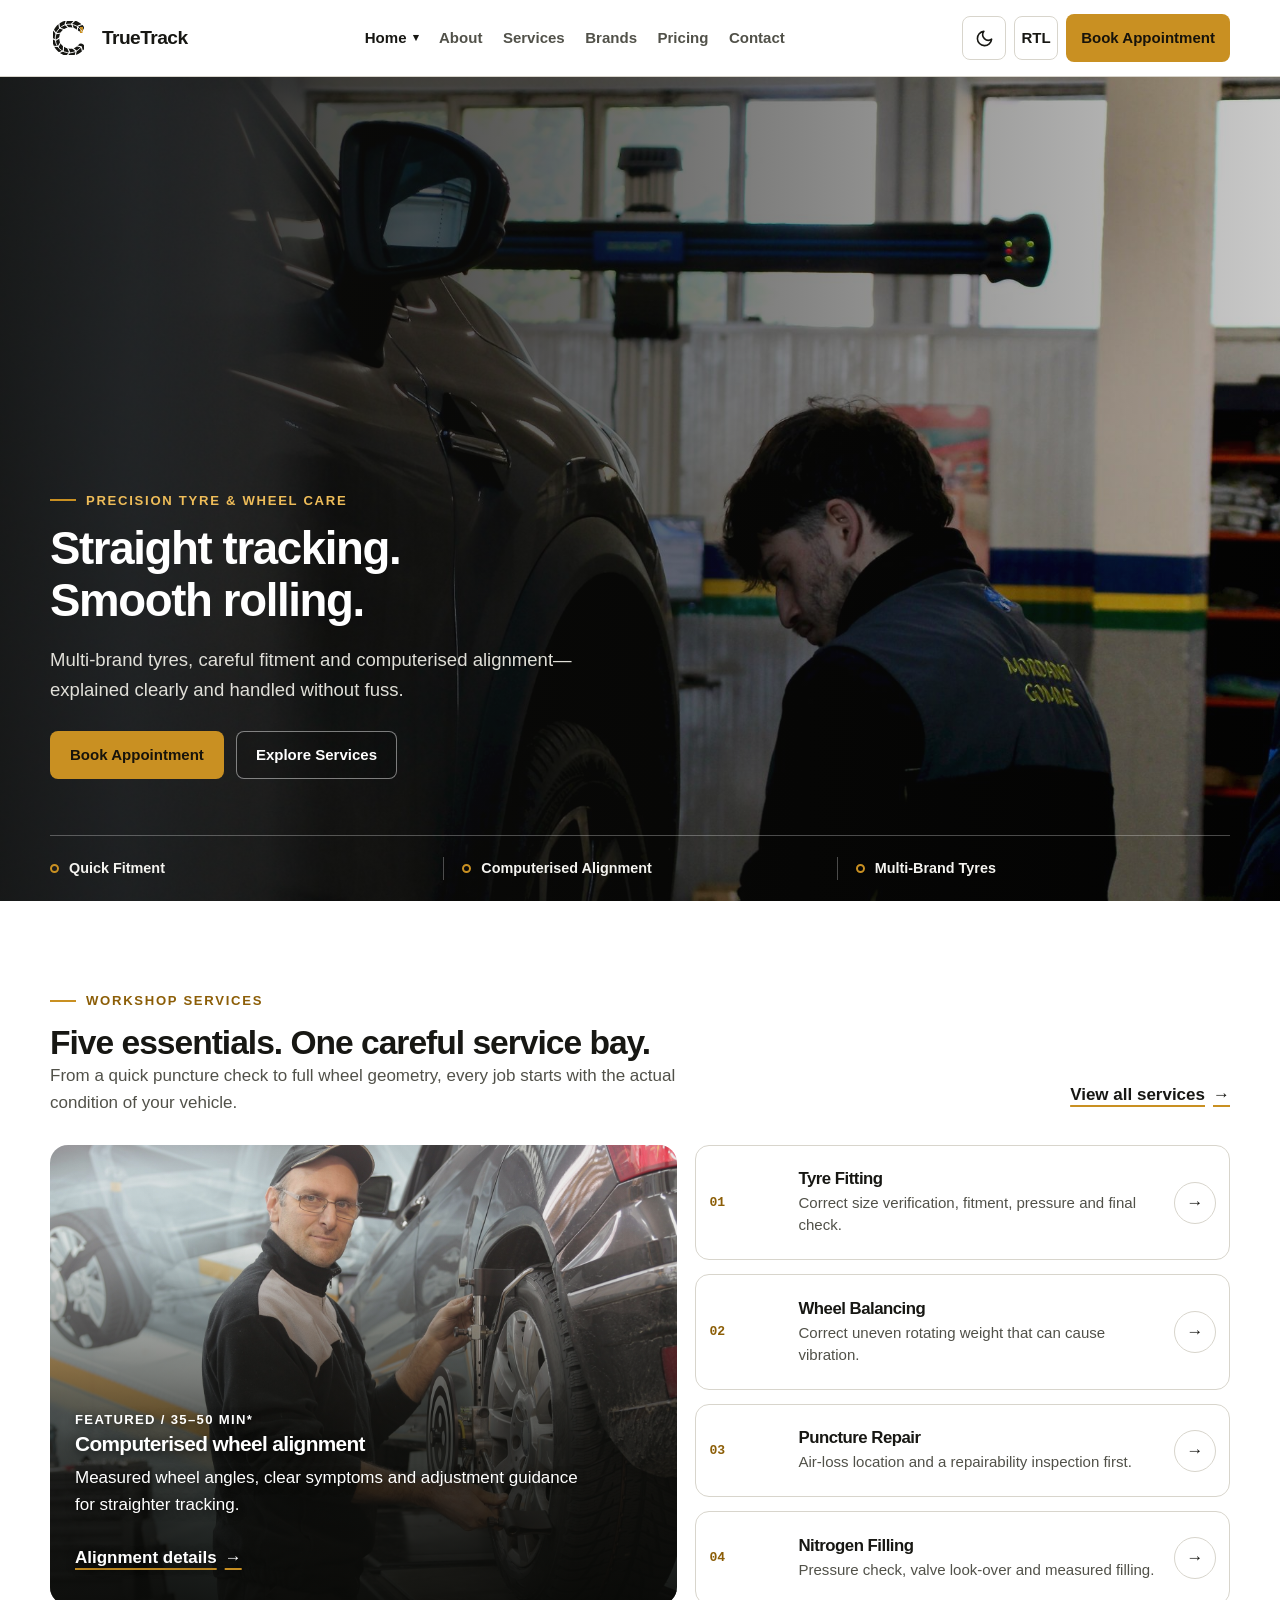
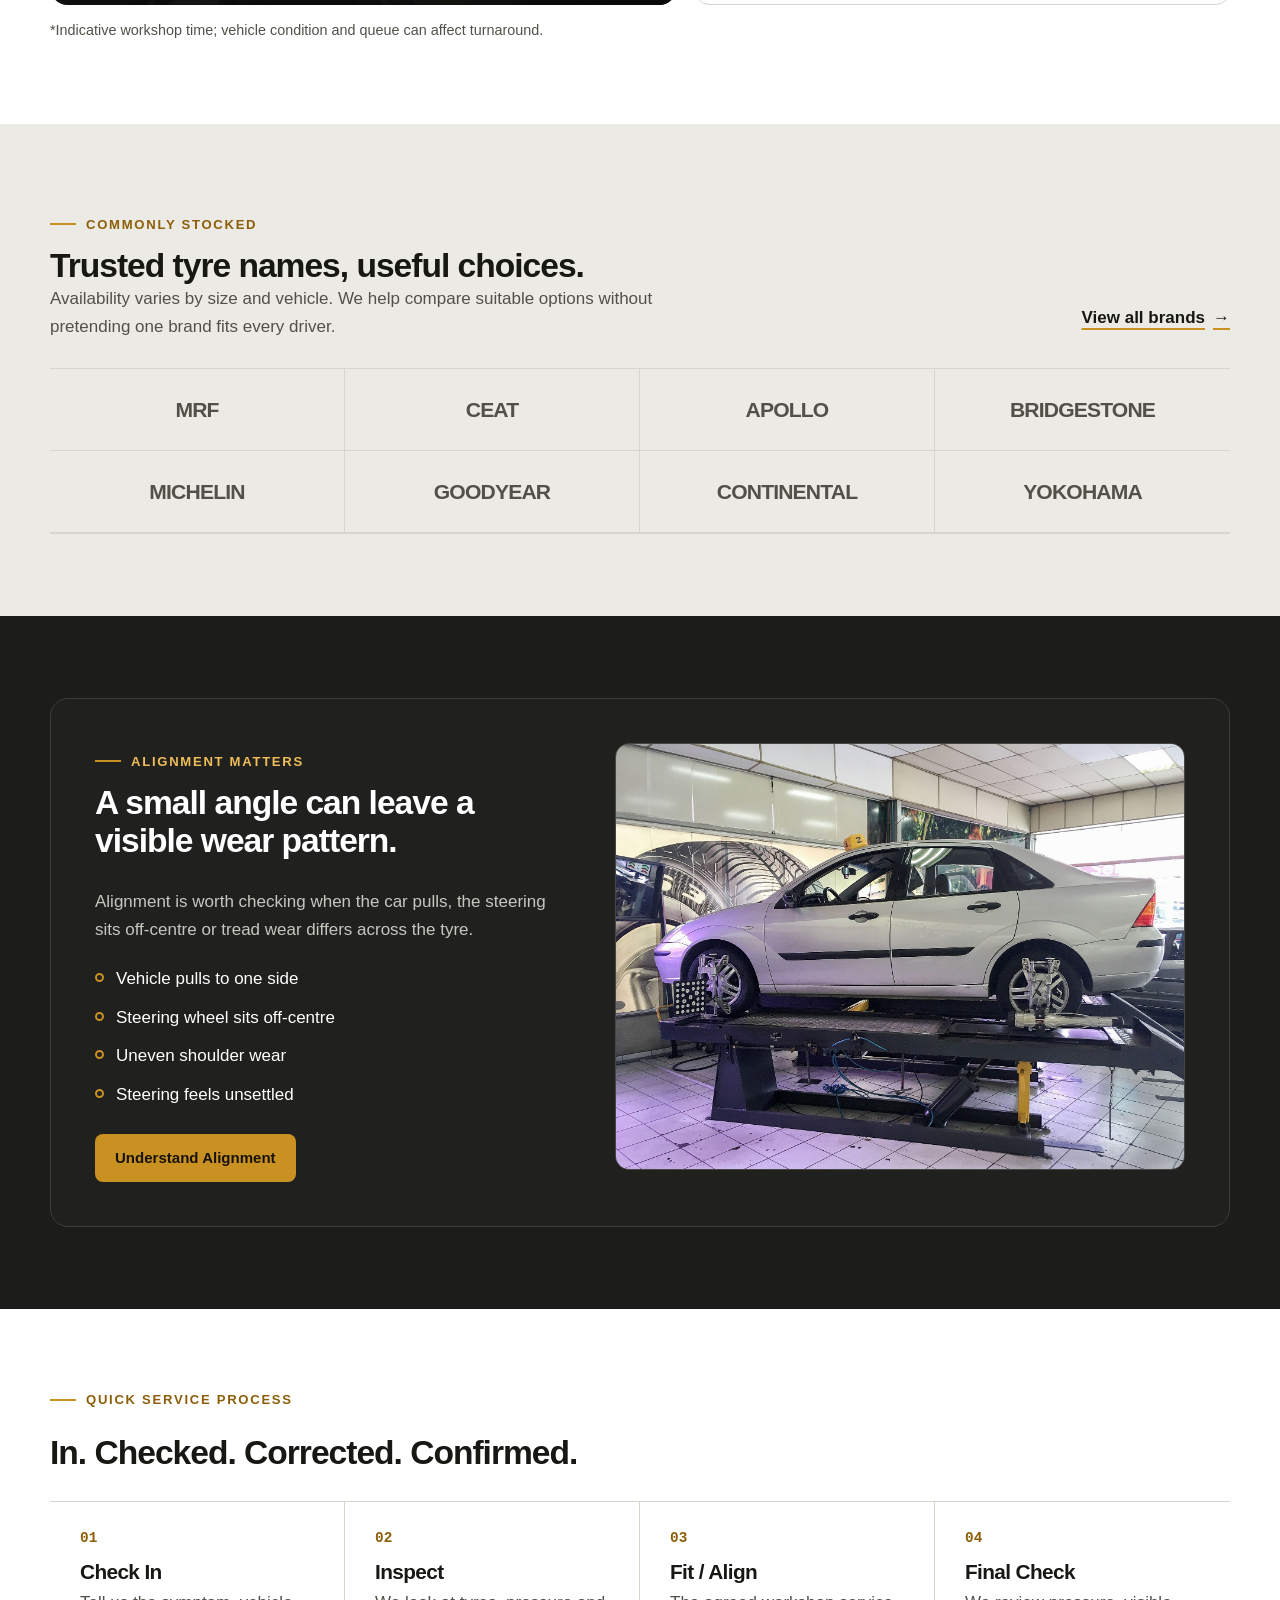
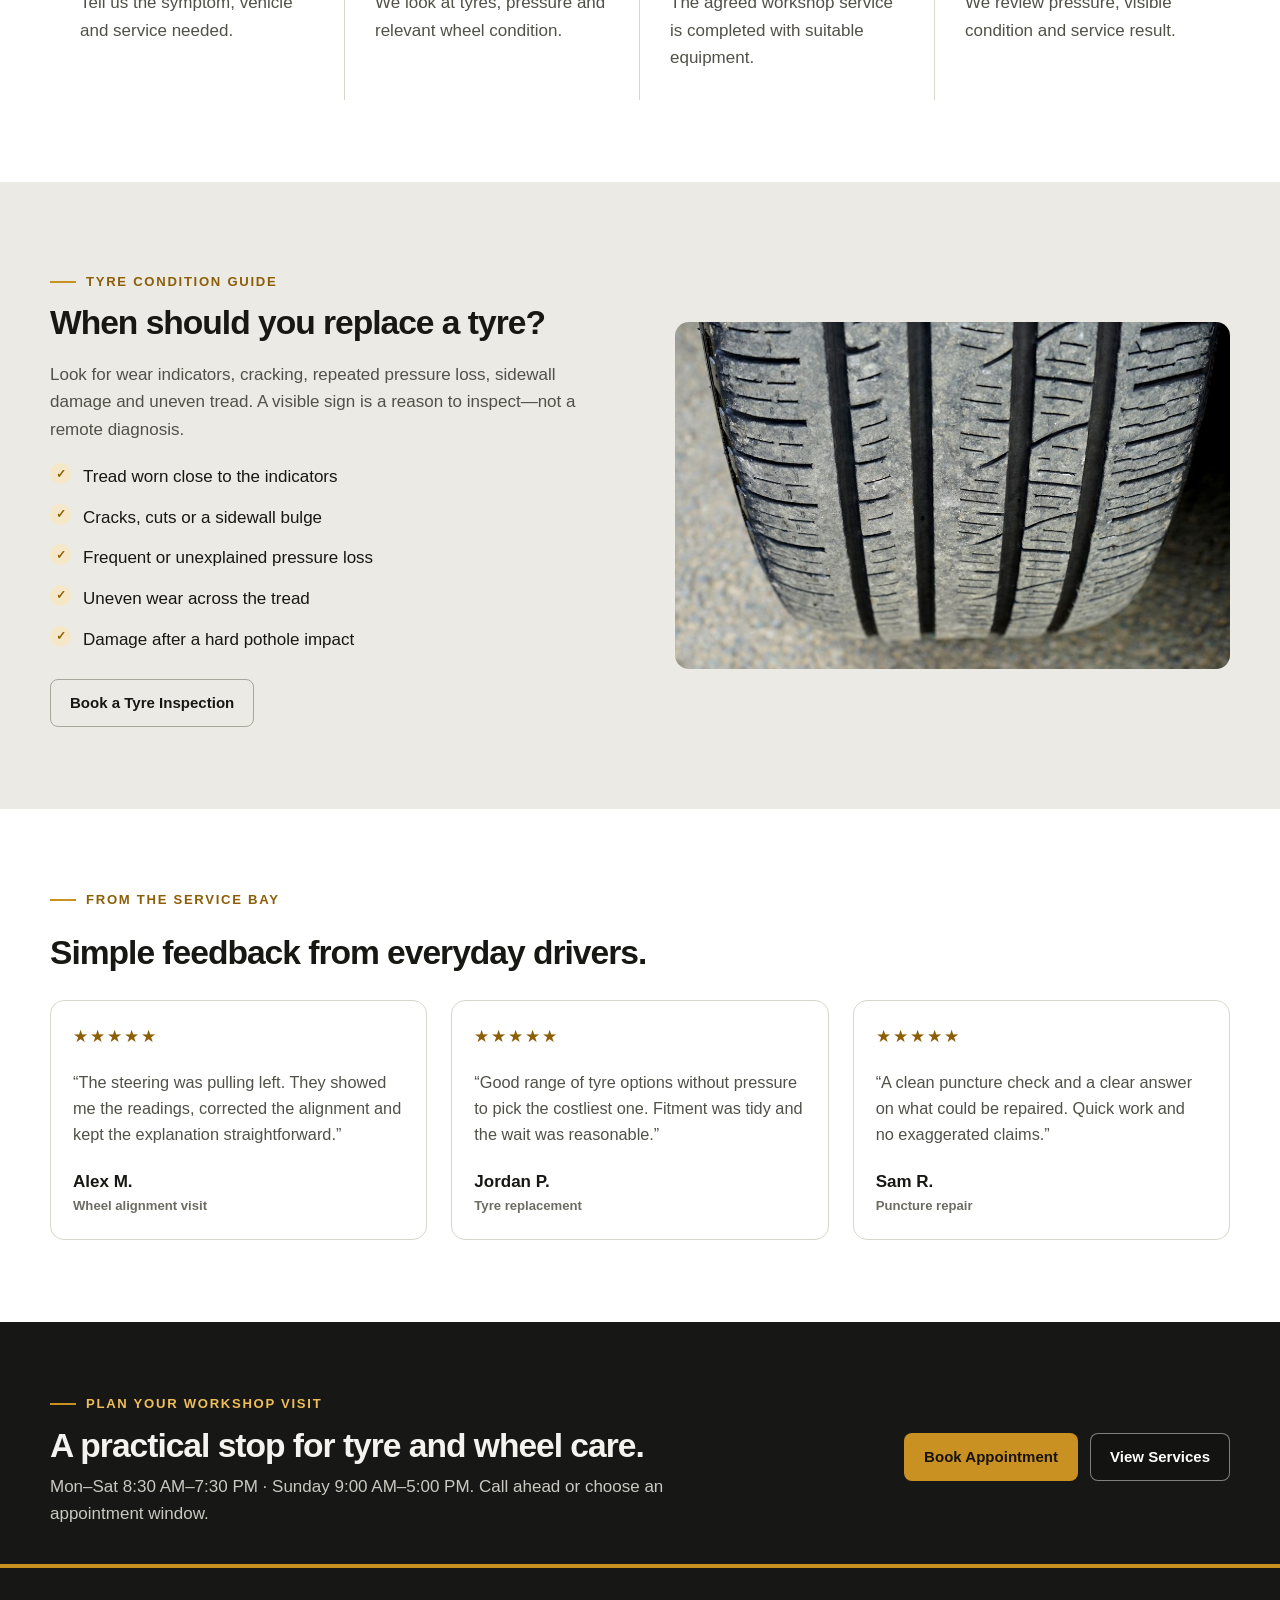
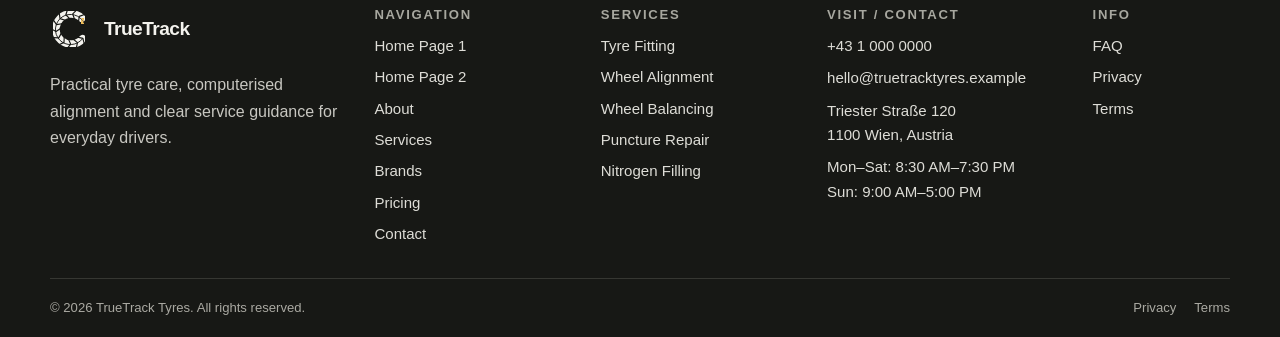
==== index.html @ a740cdab "Add root index redirect, robots.txt, and sitemap.xml for GitHub Pages" ====
<!doctype html>
<html lang="en">
<head>
  <meta charset="utf-8">
  <meta http-equiv="refresh" content="0; url=pages/index.html">
  <title>TrueTrack Tyres — Tyre Shop &amp; Wheel Alignment Center</title>
  <link rel="icon" href="assets/images/favicon.svg" type="image/svg+xml">
  <script>
    window.location.replace("pages/index.html");
  </script>
</head>
<body style="font-family: system-ui, -apple-system, sans-serif; text-align: center; padding: 4rem 1rem; background: #171815; color: #ffffff;">
  <h2 style="margin-bottom: 0.5rem; color: #ffffff;">TrueTrack Tyres</h2>
  <p style="color: #bcbcb4;">Tyre Shop &amp; Wheel Alignment Center</p>
  <p style="margin-top: 1.5rem;">
    <a href="pages/index.html" style="color: #efbd59; text-decoration: underline;">
      Click here if you are not redirected automatically.
    </a>
  </p>
</body>
</html>
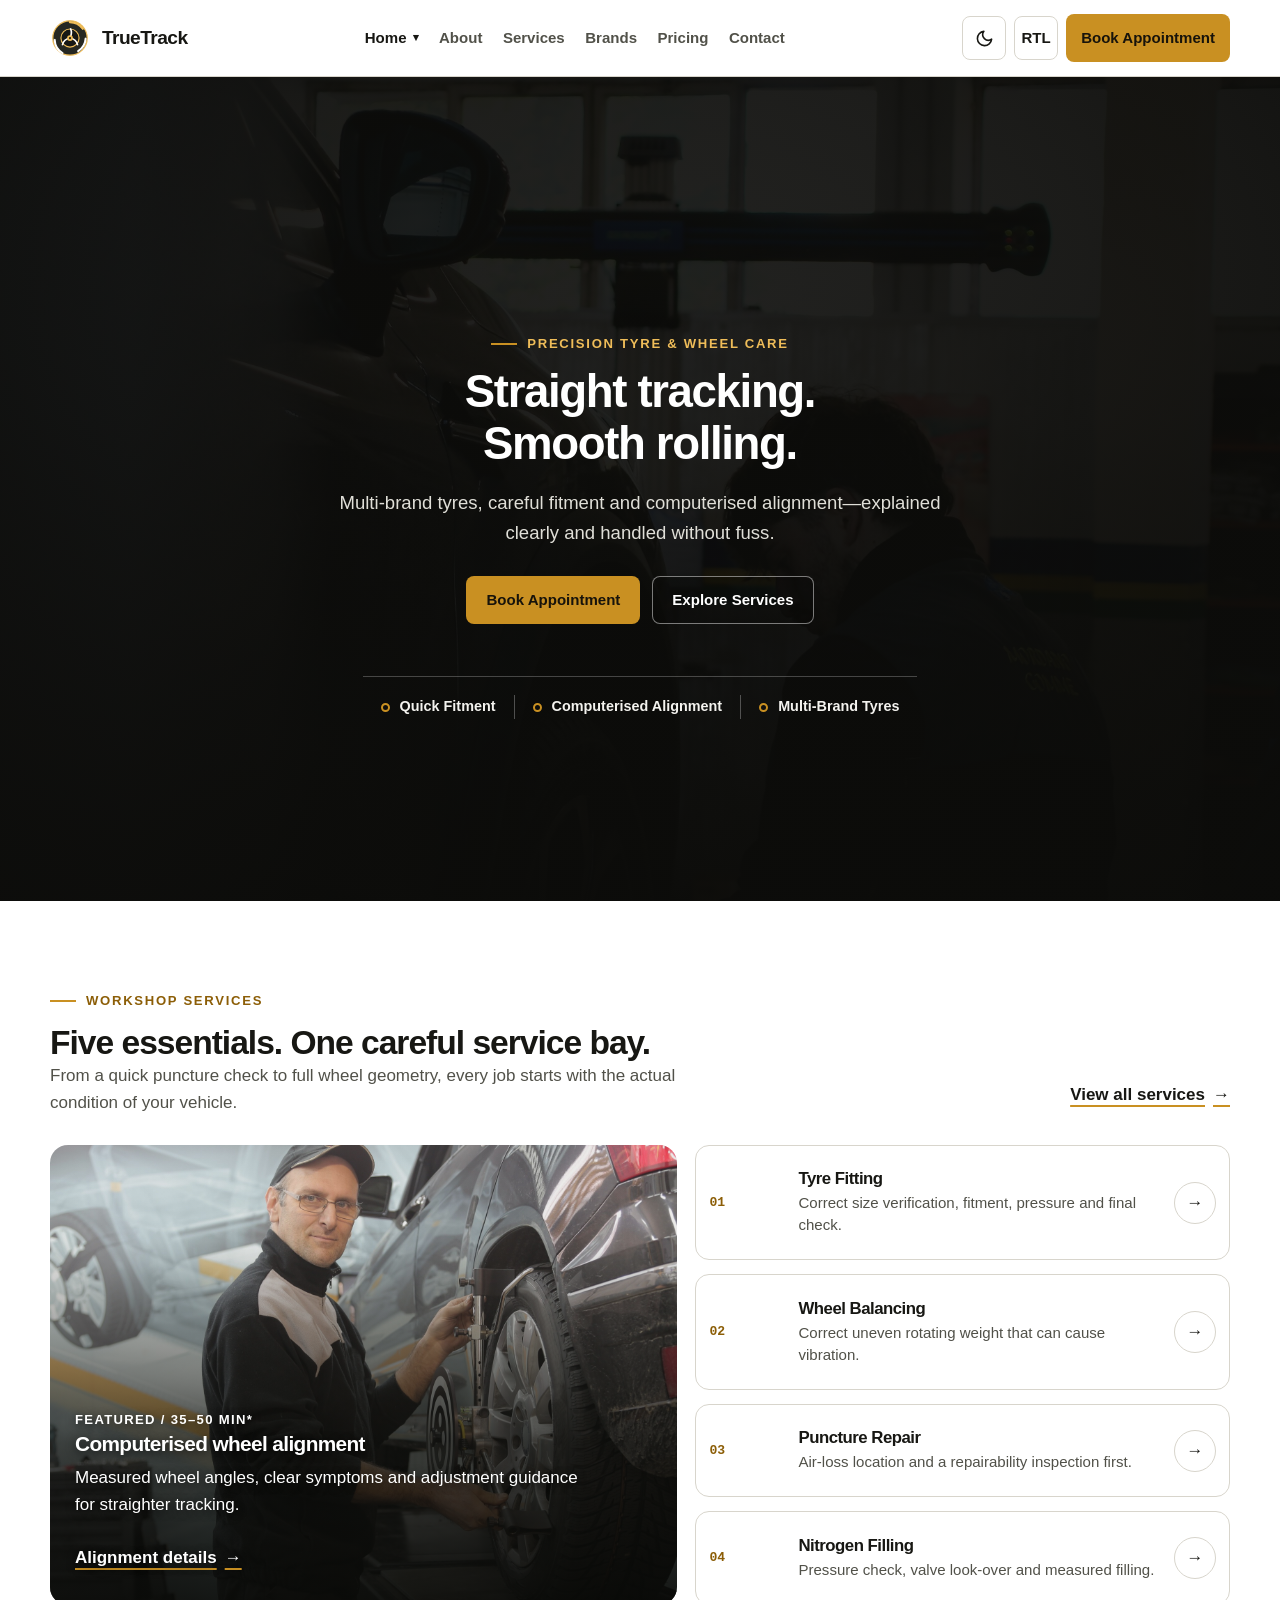
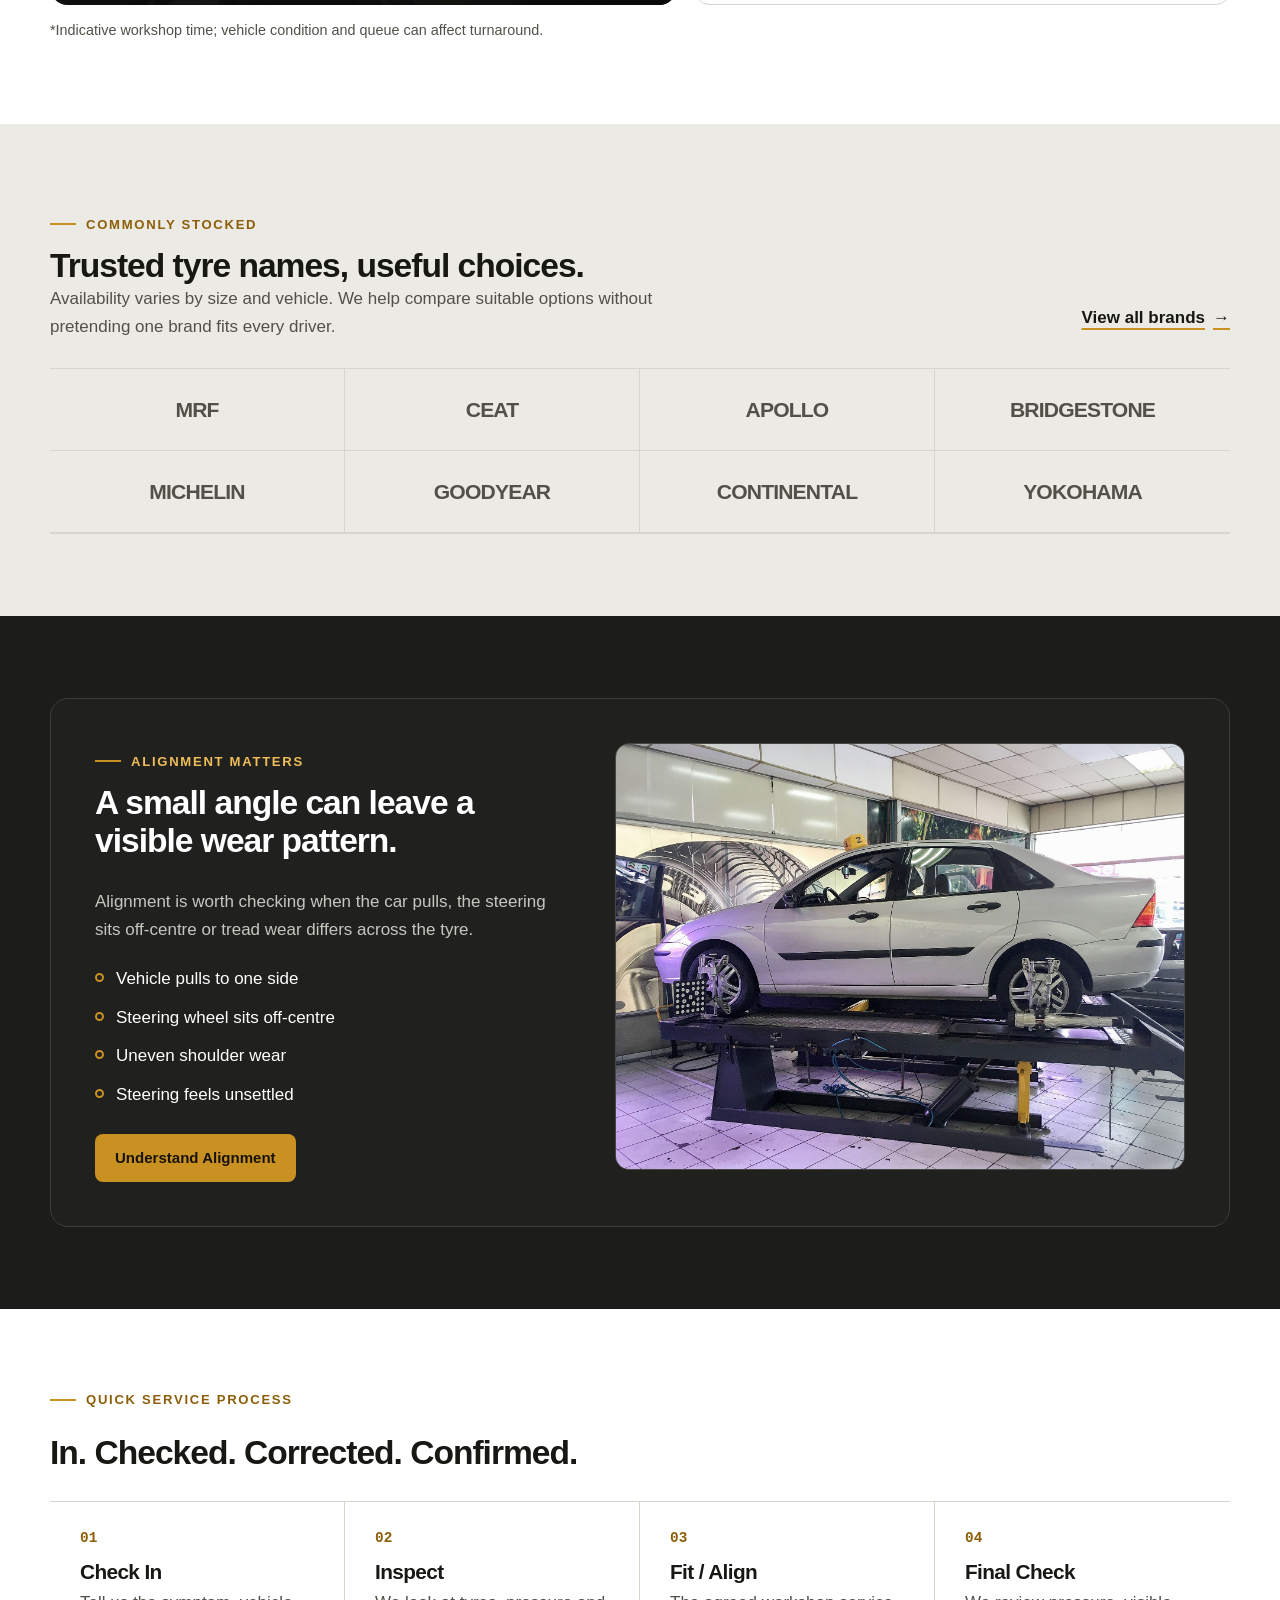
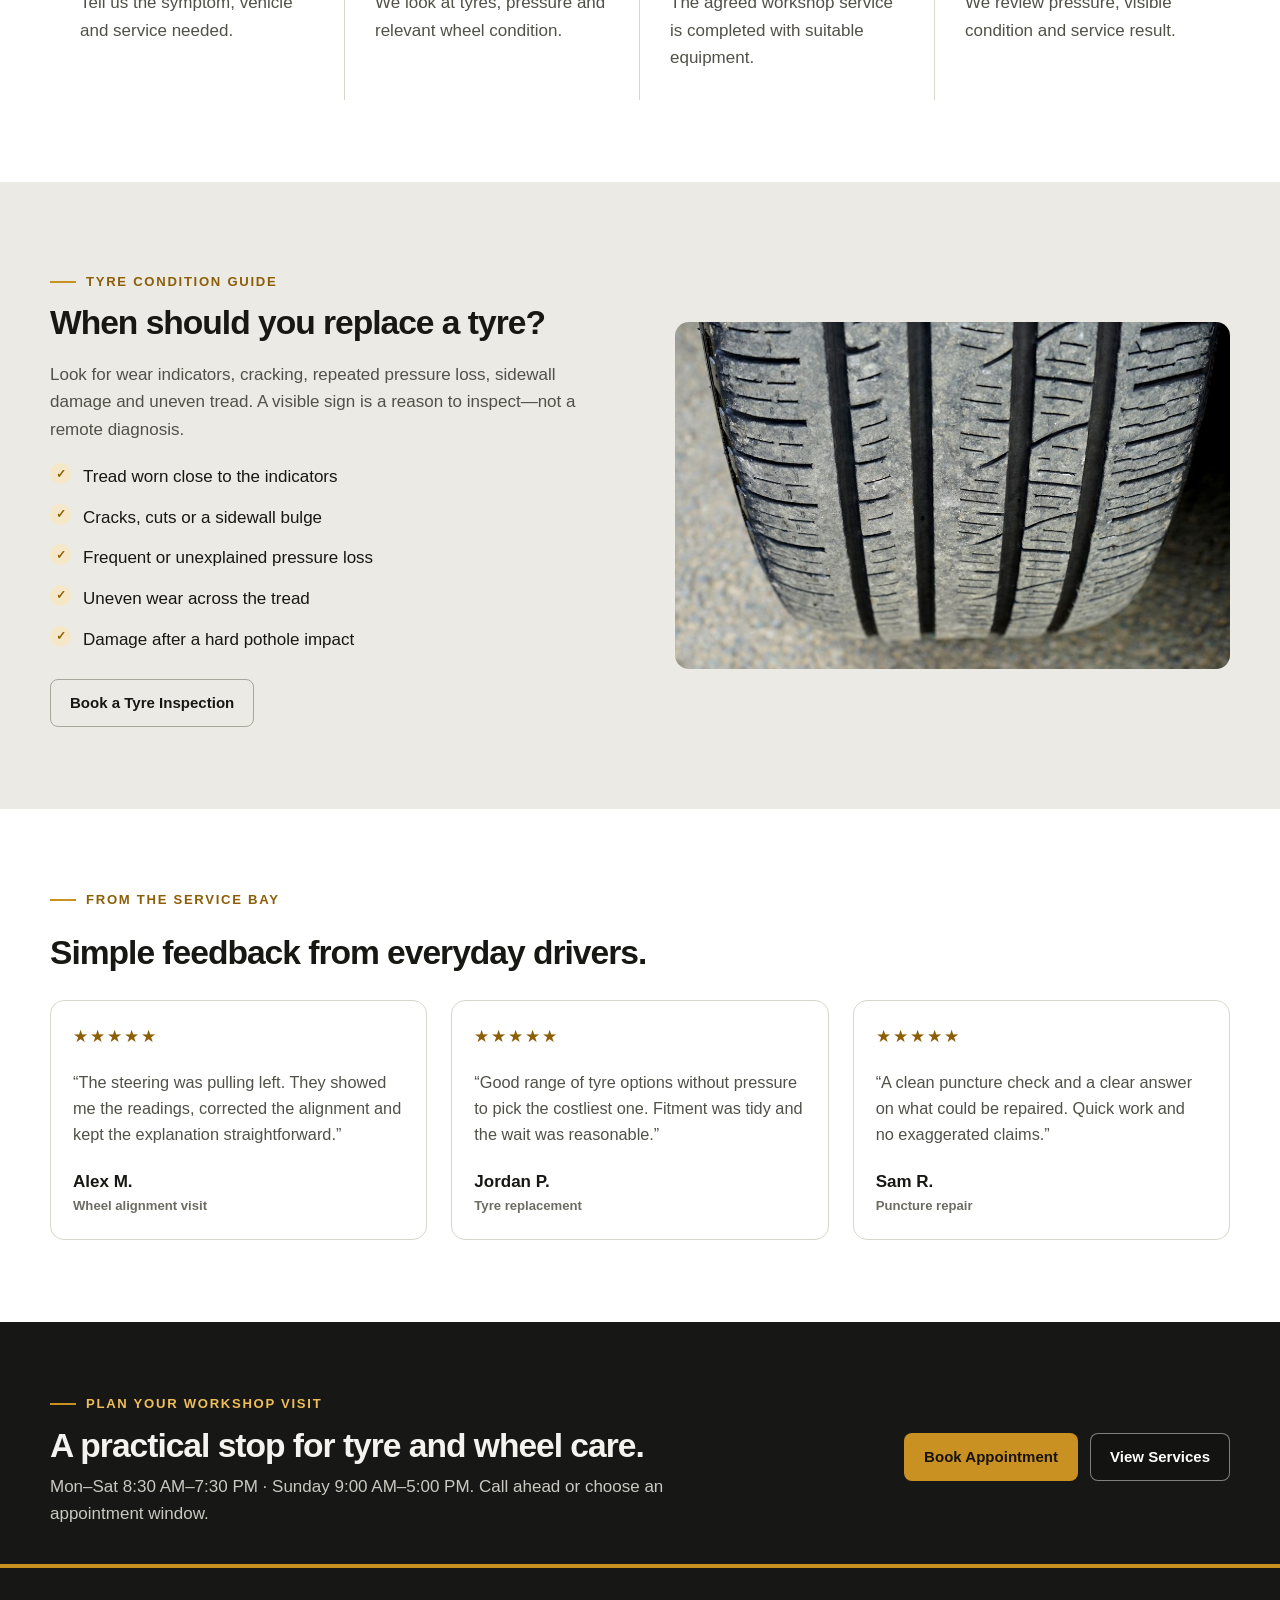
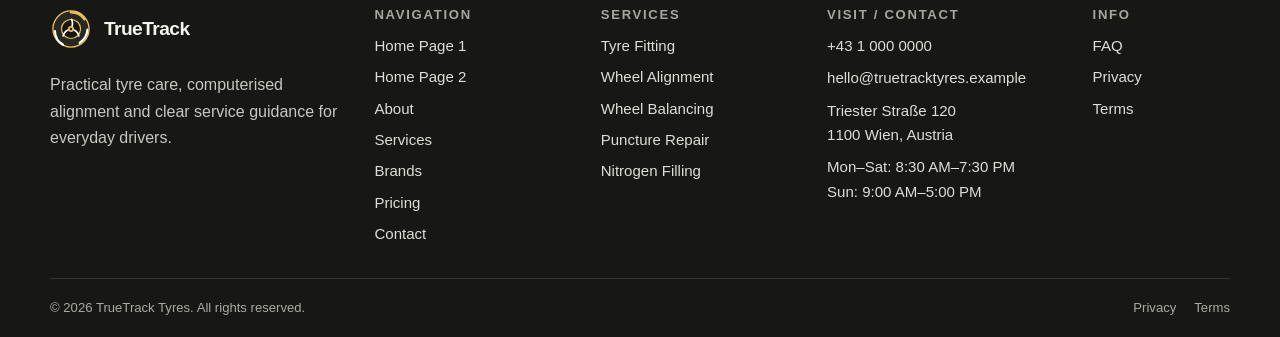
==== commit db11d340: "Finalize TrueTrack client fixes and responsive cleanup" ====
--- a/index.html
+++ b/index.html
@@ -4,7 +4,8 @@
   <meta charset="utf-8">
   <meta http-equiv="refresh" content="0; url=pages/index.html">
   <title>TrueTrack Tyres — Tyre Shop &amp; Wheel Alignment Center</title>
-  <link rel="icon" href="assets/images/favicon.svg" type="image/svg+xml">
+  <link rel="icon" href="assets/images/favicon.svg?v=2" type="image/svg+xml">
+  <link rel="alternate icon" href="assets/images/favicon.png?v=2" type="image/png">
   <script>
     window.location.replace("pages/index.html");
   </script>
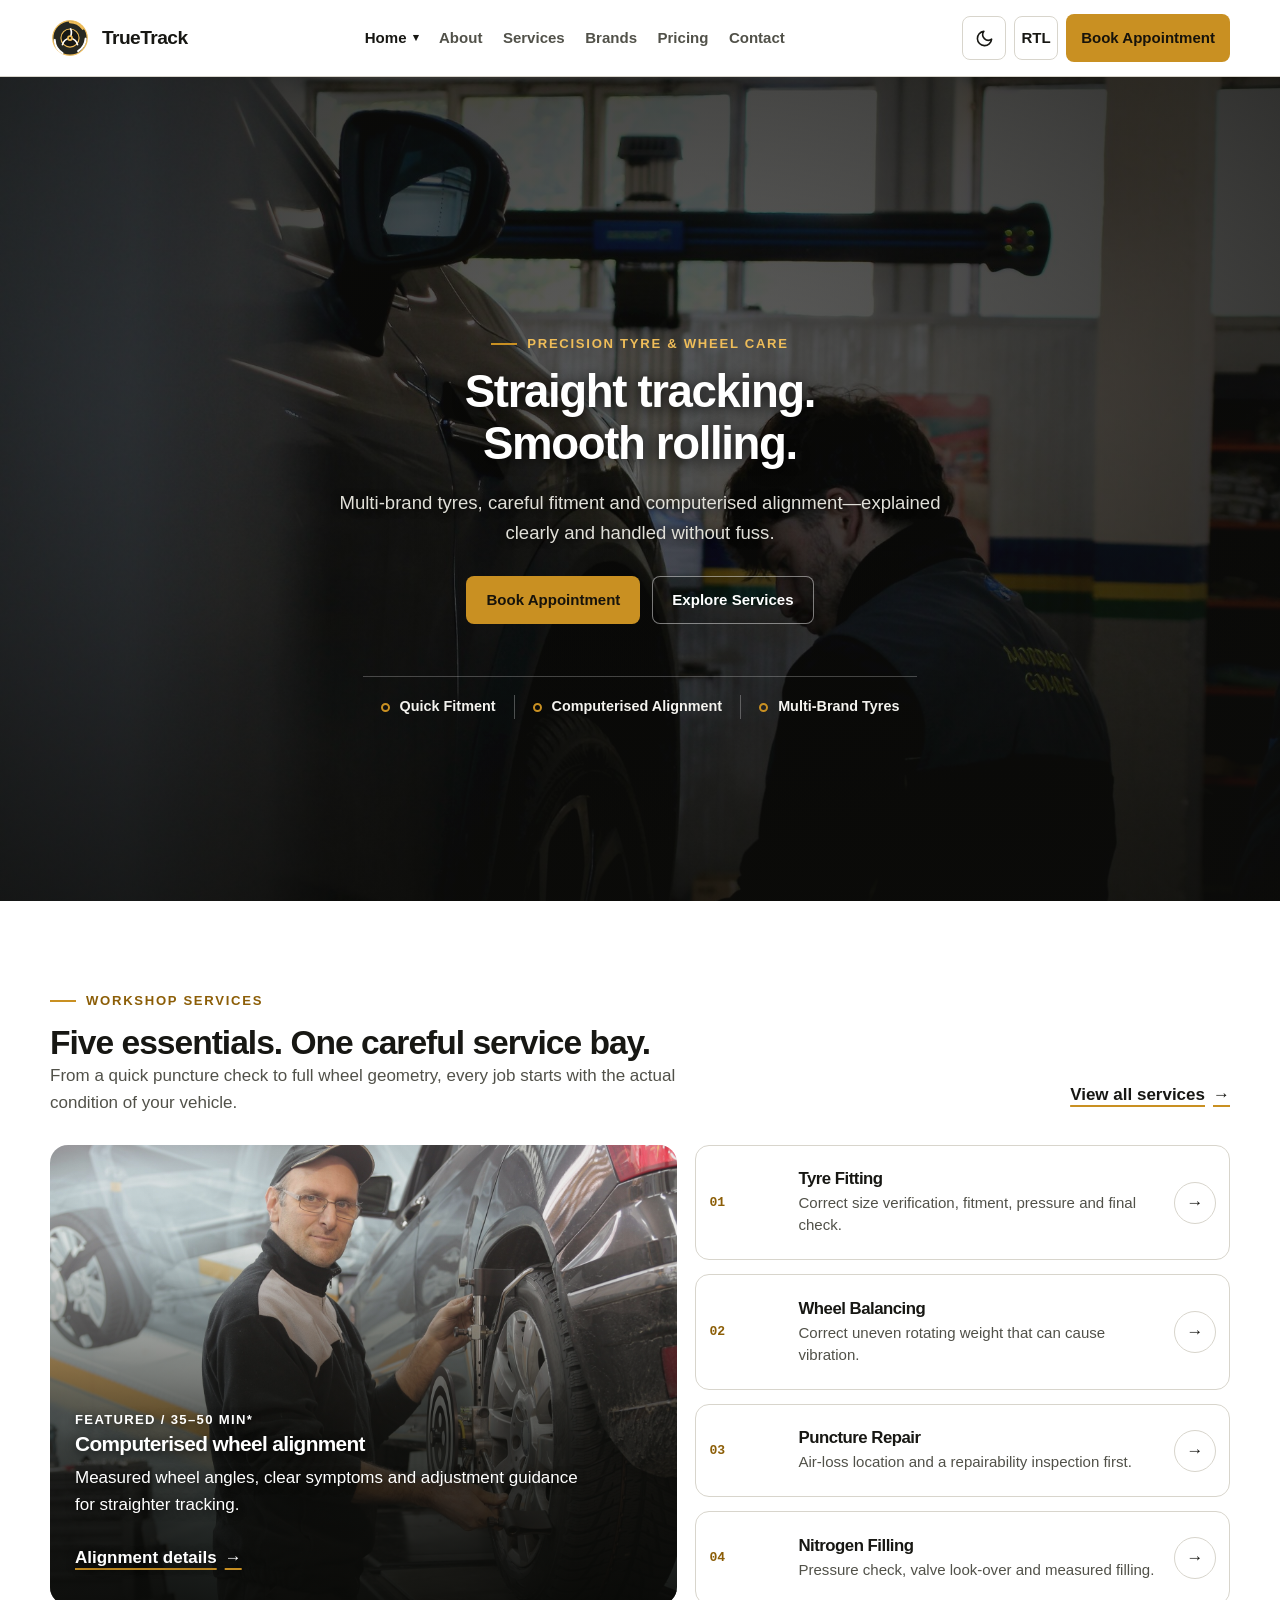
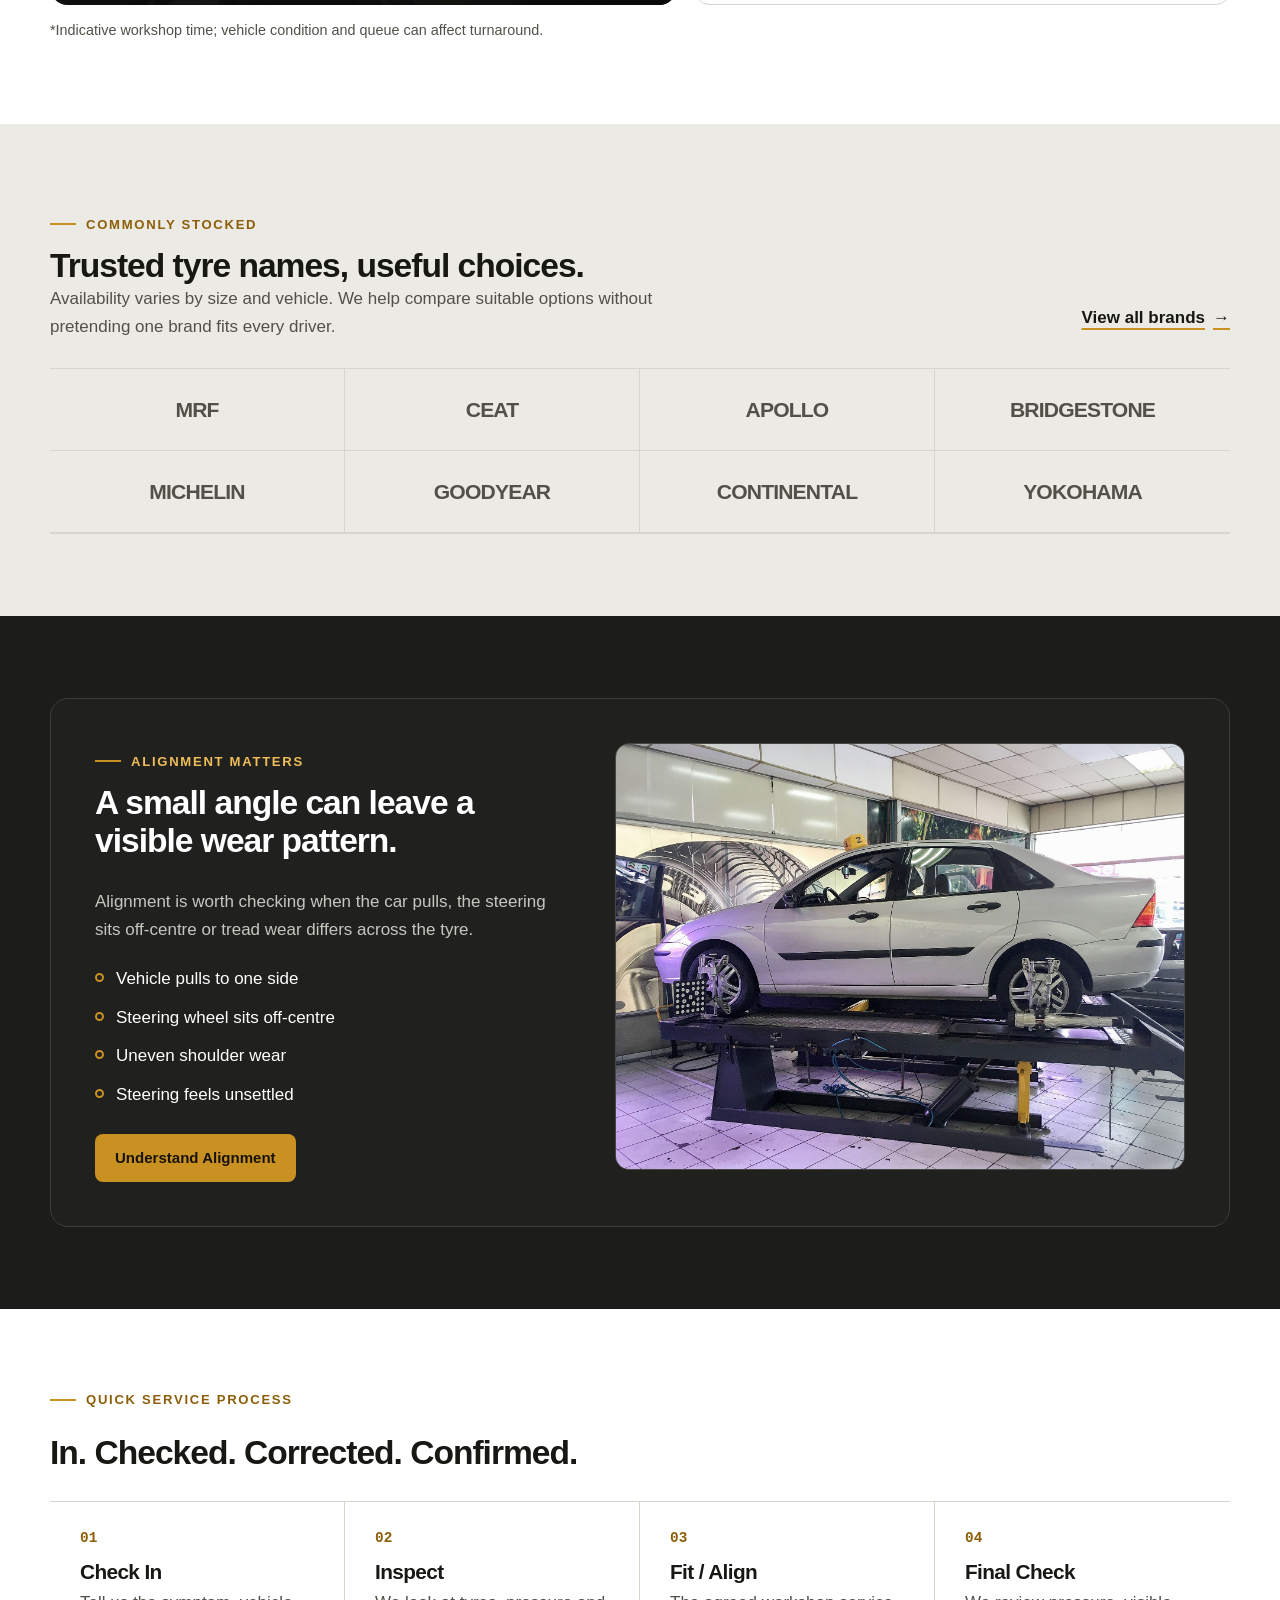
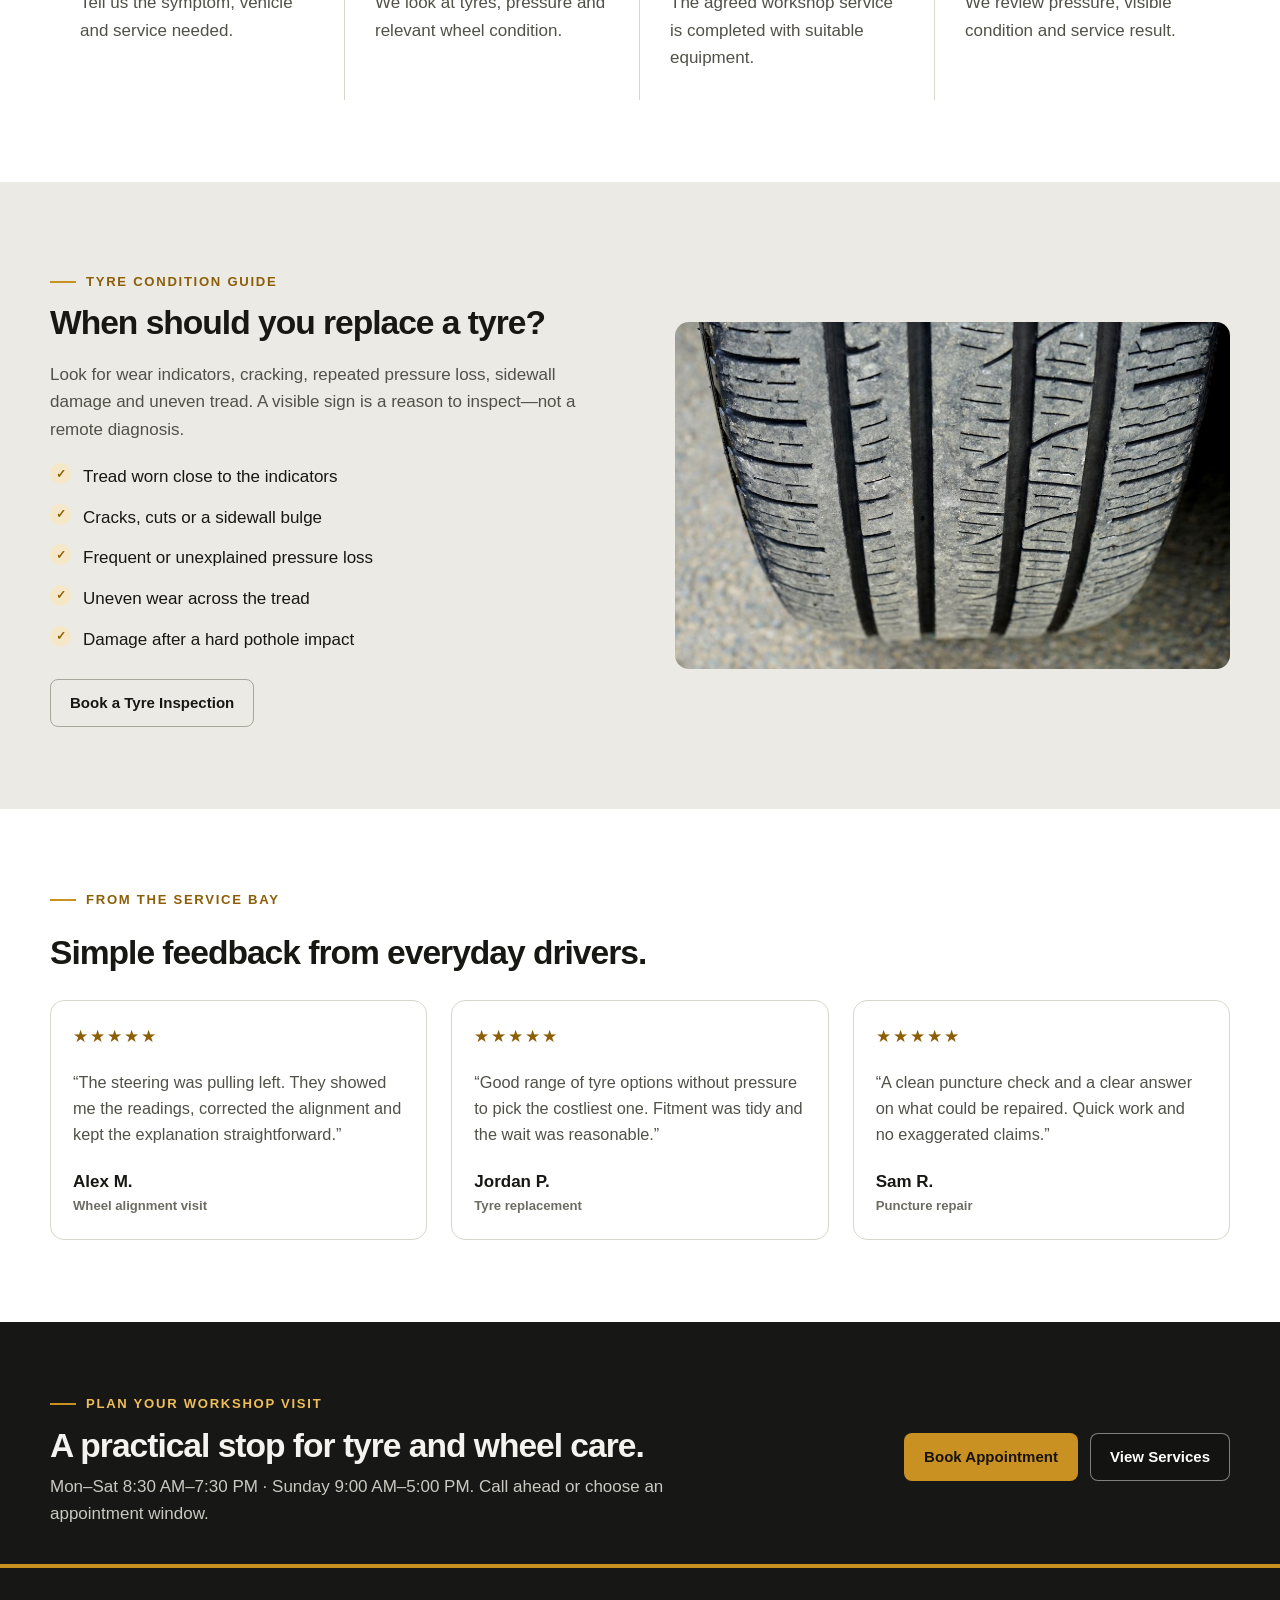
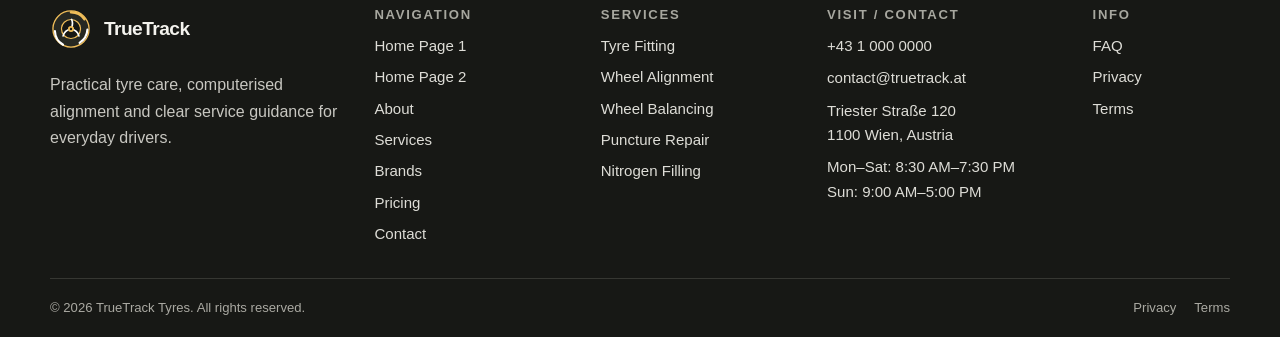
==== commit 3685da89: "Move index.html to project root, remove .github directory, and update relative paths" ====
--- a/index.html
+++ b/index.html
@@ -1,22 +1,111 @@
 <!doctype html>
-<html lang="en">
+<html lang="en" dir="ltr" data-theme="light" data-dir="ltr">
 <head>
   <meta charset="utf-8">
-  <meta http-equiv="refresh" content="0; url=pages/index.html">
-  <title>TrueTrack Tyres — Tyre Shop &amp; Wheel Alignment Center</title>
-  <link rel="icon" href="assets/images/favicon.svg?v=2" type="image/svg+xml">
-  <link rel="alternate icon" href="assets/images/favicon.png?v=2" type="image/png">
-  <script>
-    window.location.replace("pages/index.html");
-  </script>
+  <meta name="viewport" content="width=device-width, initial-scale=1">
+  <title>TrueTrack Tyres | Tyre Shop &amp; Wheel Alignment</title>
+  <meta name="description" content="Multi-brand tyres, computerised wheel alignment, wheel balancing, puncture repair and nitrogen filling from a practical independent workshop.">
+  <meta property="og:title" content="TrueTrack Tyres — Straight tracking. Smooth rolling.">
+  <meta property="og:description" content="Practical tyre and wheel care with clear recommendations and convenient appointments.">
+  <meta property="og:type" content="website">
+  <meta property="og:url" content="https://teknritsolutions-2.github.io/Tyre-Shop-Wheel-Alignment-Center/index.html">
+  <link rel="canonical" href="https://teknritsolutions-2.github.io/Tyre-Shop-Wheel-Alignment-Center/index.html">
+  <link rel="icon" href="assets/images/favicon.svg?v=2" type="image/svg+xml"><link rel="alternate icon" href="assets/images/favicon.png?v=2" type="image/png">
+  <script>try{const t=localStorage.getItem('truetrack-theme');const d=localStorage.getItem('truetrack-direction');if(t)document.documentElement.dataset.theme=t;if(d){document.documentElement.dir=d;document.documentElement.dataset.dir=d}}catch(e){}</script>
+  <link rel="stylesheet" href="assets/css/style.css">
+  <link rel="stylesheet" href="assets/css/dark-mode.css">
+  <link rel="stylesheet" href="assets/css/rtl.css">
+  <script type="application/ld+json">{"@context":"https://schema.org","@type":"AutomotiveBusiness","name":"TrueTrack Tyres","description":"Multi-brand tyre shop and wheel alignment centre.","telephone":"+43-1-000-0000","email":"contact@truetrack.at","address":{"@type":"PostalAddress","streetAddress":"Triester Straße 120","addressLocality":"Wien","postalCode":"1100","addressCountry":"AT"},"openingHours":["Mo-Sa 08:30-19:30","Su 09:00-17:00"]}</script>
+  <script src="assets/js/main.js" defer></script>
 </head>
-<body style="font-family: system-ui, -apple-system, sans-serif; text-align: center; padding: 4rem 1rem; background: #171815; color: #ffffff;">
-  <h2 style="margin-bottom: 0.5rem; color: #ffffff;">TrueTrack Tyres</h2>
-  <p style="color: #bcbcb4;">Tyre Shop &amp; Wheel Alignment Center</p>
-  <p style="margin-top: 1.5rem;">
-    <a href="pages/index.html" style="color: #efbd59; text-decoration: underline;">
-      Click here if you are not redirected automatically.
-    </a>
-  </p>
+<body>
+  <site-header></site-header>
+  <main id="main-content">
+    <section class="hero hero-primary" aria-labelledby="home-title">
+      <div class="container hero-primary-shell">
+        <div class="hero-copy">
+          <span class="eyebrow">Precision tyre &amp; wheel care</span>
+          <h1 id="home-title">Straight tracking.<br>Smooth rolling.</h1>
+          <p>Multi-brand tyres, careful fitment and computerised alignment—explained clearly and handled without fuss.</p>
+          <div class="btn-row"><a class="btn btn-primary" href="pages/contact.html#appointment">Book Appointment</a><a class="btn btn-light" href="pages/services.html">Explore Services</a></div>
+        </div>
+        <div class="proof-row" aria-label="Workshop strengths">
+          <span class="proof-item"><span class="proof-dot"></span>Quick Fitment</span>
+          <span class="proof-item"><span class="proof-dot"></span>Computerised Alignment</span>
+          <span class="proof-item"><span class="proof-dot"></span>Multi-Brand Tyres</span>
+        </div>
+      </div>
+    </section>
+
+    <section class="section surface">
+      <div class="container">
+        <div class="section-head split reveal"><div><span class="eyebrow">Workshop services</span><h2>Five essentials. One careful service bay.</h2><p>From a quick puncture check to full wheel geometry, every job starts with the actual condition of your vehicle.</p></div><a class="text-link section-link" href="pages/services.html">View all services</a></div>
+        <div class="service-feature-grid">
+          <article class="service-featured reveal">
+            <img src="assets/images/alignment-feature.jpg" alt="Technician checking alignment equipment beside a car wheel" loading="lazy" width="1800" height="1452">
+            <div class="card-body"><span class="label">Featured / 35–50 min*</span><h3>Computerised wheel alignment</h3><p>Measured wheel angles, clear symptoms and adjustment guidance for straighter tracking.</p><a class="text-link" href="pages/service-details.html?service=alignment">Alignment details</a></div>
+          </article>
+          <div class="service-compact-grid">
+            <a class="service-compact no-media reveal" href="pages/service-details.html?service=fitting"><span class="number-tag">01</span><div><h3>Tyre Fitting</h3><p>Correct size verification, fitment, pressure and final check.</p></div><span class="circle-arrow">→</span></a>
+            <a class="service-compact no-media reveal" href="pages/service-details.html?service=balancing"><span class="number-tag">02</span><div><h3>Wheel Balancing</h3><p>Correct uneven rotating weight that can cause vibration.</p></div><span class="circle-arrow">→</span></a>
+            <a class="service-compact no-media reveal" href="pages/service-details.html?service=puncture"><span class="number-tag">03</span><div><h3>Puncture Repair</h3><p>Air-loss location and a repairability inspection first.</p></div><span class="circle-arrow">→</span></a>
+            <a class="service-compact no-media reveal" href="pages/service-details.html?service=nitrogen"><span class="number-tag">04</span><div><h3>Nitrogen Filling</h3><p>Pressure check, valve look-over and measured filling.</p></div><span class="circle-arrow">→</span></a>
+          </div>
+        </div>
+        <p class="small muted-text" style="margin-top:14px">*Indicative workshop time; vehicle condition and queue can affect turnaround.</p>
+      </div>
+    </section>
+
+    <section class="section muted">
+      <div class="container">
+        <div class="section-head split reveal"><div><span class="eyebrow">Commonly stocked</span><h2>Trusted tyre names, useful choices.</h2><p>Availability varies by size and vehicle. We help compare suitable options without pretending one brand fits every driver.</p></div><a class="text-link section-link" href="pages/brands.html">View all brands</a></div>
+        <div class="brand-rail reveal" aria-label="Tyre brands commonly stocked"><span class="brand-word">MRF</span><span class="brand-word">CEAT</span><span class="brand-word">Apollo</span><span class="brand-word">Bridgestone</span><span class="brand-word">Michelin</span><span class="brand-word">Goodyear</span><span class="brand-word">Continental</span><span class="brand-word">Yokohama</span></div>
+      </div>
+    </section>
+
+    <section class="section dark">
+      <div class="container">
+        <div class="alignment-board reveal">
+          <div class="alignment-copy"><span class="eyebrow">Alignment matters</span><h2>A small angle can leave a visible wear pattern.</h2><p>Alignment is worth checking when the car pulls, the steering sits off-centre or tread wear differs across the tyre.</p><ul class="symptom-list"><li>Vehicle pulls to one side</li><li>Steering wheel sits off-centre</li><li>Uneven shoulder wear</li><li>Steering feels unsettled</li></ul><div class="btn-row"><a class="btn btn-primary" href="pages/service-details.html?service=alignment">Understand Alignment</a></div></div>
+          <figure class="technical-photo"><img src="assets/images/alignment-rack.jpg" alt="Car on a workshop alignment rack with wheel sensors attached" loading="lazy" width="1920" height="1440"></figure>
+        </div>
+      </div>
+    </section>
+
+    <section class="section surface">
+      <div class="container">
+        <div class="section-head reveal"><span class="eyebrow">Quick service process</span><h2>In. Checked. Corrected. Confirmed.</h2></div>
+        <div class="process-rail reveal"><article class="process-step"><span class="process-number">01</span><h3>Check In</h3><p>Tell us the symptom, vehicle and service needed.</p></article><article class="process-step"><span class="process-number">02</span><h3>Inspect</h3><p>We look at tyres, pressure and relevant wheel condition.</p></article><article class="process-step"><span class="process-number">03</span><h3>Fit / Align</h3><p>The agreed workshop service is completed with suitable equipment.</p></article><article class="process-step"><span class="process-number">04</span><h3>Final Check</h3><p>We review pressure, visible condition and service result.</p></article></div>
+      </div>
+    </section>
+
+    <section class="section muted">
+      <div class="container split-panel reverse">
+        <div class="split-content reveal"><span class="eyebrow">Tyre condition guide</span><h2>When should you replace a tyre?</h2><p>Look for wear indicators, cracking, repeated pressure loss, sidewall damage and uneven tread. A visible sign is a reason to inspect—not a remote diagnosis.</p><ul class="check-list"><li>Tread worn close to the indicators</li><li>Cracks, cuts or a sidewall bulge</li><li>Frequent or unexplained pressure loss</li><li>Uneven wear across the tread</li><li>Damage after a hard pothole impact</li></ul><div class="btn-row"><a class="btn btn-secondary" href="pages/contact.html#appointment">Book a Tyre Inspection</a></div></div>
+        <div class="split-media reveal"><img src="assets/images/tread-guide.jpg" alt="Close view of a worn tyre tread" loading="lazy" width="1200" height="675"></div>
+      </div>
+    </section>
+
+    <section class="section surface">
+      <div class="container">
+        <div class="section-head reveal"><span class="eyebrow">From the service bay</span><h2>Simple feedback from everyday drivers.</h2></div>
+        <div class="carousel" data-carousel tabindex="0" aria-label="Customer testimonials carousel">
+          <div class="carousel-viewport"><div class="carousel-track">
+            <div class="slide"><div class="reveal-inner"><article class="testimonial"><span class="stars" aria-label="5 out of 5 stars">★★★★★</span><blockquote>“The steering was pulling left. They showed me the readings, corrected the alignment and kept the explanation straightforward.”</blockquote><cite>Alex M.<span>Wheel alignment visit</span></cite></article></div></div>
+            <div class="slide"><div class="reveal-inner"><article class="testimonial"><span class="stars" aria-label="5 out of 5 stars">★★★★★</span><blockquote>“Good range of tyre options without pressure to pick the costliest one. Fitment was tidy and the wait was reasonable.”</blockquote><cite>Jordan P.<span>Tyre replacement</span></cite></article></div></div>
+            <div class="slide"><div class="reveal-inner"><article class="testimonial"><span class="stars" aria-label="5 out of 5 stars">★★★★★</span><blockquote>“A clean puncture check and a clear answer on what could be repaired. Quick work and no exaggerated claims.”</blockquote><cite>Sam R.<span>Puncture repair</span></cite></article></div></div>
+          </div></div>
+          <div class="carousel-controls"><button class="carousel-btn" type="button" data-carousel-prev aria-label="Show previous testimonial">←</button><button class="carousel-btn" type="button" data-carousel-next aria-label="Show next testimonial">→</button></div>
+        </div>
+      </div>
+    </section>
+
+    <section class="section final-cta-section">
+      <div class="container">
+        <div class="final-cta reveal"><div><span class="eyebrow">Plan your workshop visit</span><h2>A practical stop for tyre and wheel care.</h2><p>Mon–Sat 8:30 AM–7:30 PM · Sunday 9:00 AM–5:00 PM. Call ahead or choose an appointment window.</p></div><div class="btn-row"><a class="btn btn-primary" href="pages/contact.html#appointment">Book Appointment</a><a class="btn btn-light" href="pages/services.html">View Services</a></div></div>
+      </div>
+    </section>
+  </main>
+  <site-footer></site-footer>
 </body>
 </html>
--- a/assets/css/style.css
+++ b/assets/css/style.css
@@ -0,0 +1,1416 @@
+:root {
+  --bg: #f6f5f1;
+  --surface: #ffffff;
+  --surface-raised: #ffffff;
+  --surface-muted: #eceae4;
+  --text-primary: #171713;
+  --text-secondary: #515149;
+  --text-muted: #6d6c64;
+  --border: #d8d5cc;
+  --border-strong: #aaa69b;
+  --accent: #c99022;
+  --accent-hover: #8c5e07;
+  --accent-soft: #f5e8c8;
+  --on-accent: #17130b;
+  --graphite: #1c1d1a;
+  --graphite-2: #292a25;
+  --white: #ffffff;
+  --danger: #b22d2d;
+  --success: #26734b;
+  --shadow: 0 16px 48px rgba(20, 20, 15, 0.08);
+  --radius-sm: 8px;
+  --radius: 14px;
+  --radius-lg: 18px;
+  --container: 1180px;
+  --header-h: 76px;
+  --section-space: 44px;
+  color-scheme: light;
+}
+
+*,
+*::before,
+*::after { box-sizing: border-box; }
+
+html {
+  scroll-behavior: smooth;
+  scroll-padding-top: calc(var(--header-h) + 18px);
+}
+
+body {
+  margin: 0;
+  min-width: 320px;
+  background: var(--bg);
+  color: var(--text-primary);
+  font-family: Inter, "Segoe UI", Arial, sans-serif;
+  font-size: 17px;
+  line-height: 1.62;
+  -webkit-font-smoothing: antialiased;
+}
+
+body.drawer-open { overflow: hidden; }
+site-header,
+site-footer { display: contents; }
+
+img { display: block; max-width: 100%; }
+button, input, select, textarea { font: inherit; }
+button { color: inherit; }
+a { color: inherit; text-decoration: none; }
+p, h1, h2, h3, h4 { margin-block-start: 0; }
+p:last-child { margin-block-end: 0; }
+
+:focus-visible {
+  outline: 3px solid color-mix(in srgb, var(--accent), white 25%);
+  outline-offset: 3px;
+}
+
+.skip-link {
+  position: fixed;
+  inset-block-start: 8px;
+  inset-inline-start: 8px;
+  z-index: 1000;
+  padding: 10px 14px;
+  background: var(--text-primary);
+  color: var(--surface);
+  transform: translateY(-150%);
+}
+
+.skip-link:focus { transform: translateY(0); }
+
+.container {
+  width: min(calc(100% - 40px), var(--container));
+  margin-inline: auto;
+}
+
+.section { padding-block: var(--section-space); }
+.section.surface { background: var(--surface); }
+.section.muted { background: var(--surface-muted); }
+.section.dark { background: var(--graphite); color: var(--white); }
+.section.compact { padding-block: 32px; }
+.section.flush-bottom { padding-block-end: 0; }
+
+.eyebrow {
+  display: inline-flex;
+  align-items: center;
+  gap: 10px;
+  margin-block-end: 14px;
+  color: var(--accent-hover);
+  font-size: .82rem;
+  font-weight: 800;
+  letter-spacing: .13em;
+  line-height: 1.3;
+  text-transform: uppercase;
+}
+
+.eyebrow::before {
+  width: 26px;
+  height: 2px;
+  background: var(--accent);
+  content: "";
+}
+
+.dark .eyebrow,
+.hero .eyebrow,
+.page-banner .eyebrow { color: #efbd59; }
+
+h1, h2, h3, h4, .brand-name {
+  font-family: "Aptos Display", "Segoe UI", Arial, sans-serif;
+  font-weight: 800;
+  letter-spacing: -.03em;
+  line-height: 1.14;
+}
+
+/* Base / Mobile (< 640px) */
+h1 { font-size: clamp(1.85rem, 5.2vw, 2.15rem); }
+h2 { font-size: clamp(1.45rem, 4vw, 1.65rem); }
+h3 { font-size: clamp(1.1rem, 2.6vw, 1.25rem); }
+
+.section-head {
+  display: grid;
+  gap: 12px;
+  margin-block-end: 28px;
+}
+
+.section-head h2 { max-width: 760px; margin-block-end: 0; }
+.section-head p { max-width: 660px; margin: 0; color: var(--text-secondary); }
+.dark .section-head p { color: #c8c7c1; }
+
+.section-head.split { align-items: end; }
+.section-head.split .section-link { justify-self: start; }
+
+.measure { max-width: 640px; }
+.muted-text { color: var(--text-secondary); }
+.small { font-size: .9rem; }
+.label { font-size: .82rem; font-weight: 800; letter-spacing: .1em; text-transform: uppercase; }
+
+.btn-row { display: flex; flex-wrap: wrap; gap: 12px; margin-block-start: 26px; }
+.btn {
+  min-height: 48px;
+  display: inline-flex;
+  align-items: center;
+  justify-content: center;
+  gap: 10px;
+  padding: 11px 19px;
+  border: 1px solid transparent;
+  border-radius: var(--radius-sm);
+  font-size: .94rem;
+  font-weight: 800;
+  line-height: 1.2;
+  cursor: pointer;
+  transition: background-color .2s ease, border-color .2s ease, color .2s ease, transform .2s ease;
+}
+
+.btn:hover { transform: translateY(-2px); }
+.btn-primary { background: var(--accent); color: var(--on-accent); }
+.btn-primary:hover { background: var(--accent-hover); color: #fff; }
+.btn-secondary { border-color: var(--border-strong); background: transparent; color: var(--text-primary); }
+.btn-secondary:hover { border-color: var(--text-primary); background: var(--text-primary); color: var(--surface); }
+.btn-light { border-color: rgba(255,255,255,.46); color: #fff; background: rgba(0,0,0,.14); }
+.btn-light:hover { background: #fff; color: #171713; }
+.btn-sm { min-height: 38px; padding: 8px 14px; font-size: .86rem; border-radius: var(--radius-sm); }
+.text-link {
+  display: inline-flex;
+  align-items: center;
+  gap: 8px;
+  min-height: 44px;
+  font-weight: 800;
+  text-decoration: underline;
+  text-decoration-color: var(--accent);
+  text-decoration-thickness: 2px;
+  text-underline-offset: 5px;
+}
+.text-link::after { content: "→"; transition: transform .2s ease; }
+.text-link:hover::after { transform: translateX(4px); }
+
+/* Header and navigation */
+.site-header {
+  position: sticky;
+  inset-block-start: 0;
+  z-index: 90;
+  min-height: var(--header-h);
+  border-block-end: 1px solid var(--border);
+  background: color-mix(in srgb, var(--surface) 96%, transparent);
+  backdrop-filter: blur(12px);
+}
+
+.nav-shell {
+  min-height: var(--header-h);
+  display: flex;
+  align-items: center;
+  justify-content: space-between;
+  gap: 22px;
+}
+.nav-shell > *,
+.grid-2 > *,
+.grid-3 > *,
+.grid-4 > *,
+.split-panel > *,
+.service-feature-grid > *,
+.contact-layout > * { min-width: 0; }
+
+.brand {
+  display: inline-flex;
+  align-items: center;
+  gap: 12px;
+  flex: 0 0 auto;
+  text-decoration: none;
+}
+
+.brand-mark {
+  width: 40px;
+  height: 40px;
+  display: block;
+  flex: 0 0 auto;
+  overflow: visible;
+  transition: transform 500ms cubic-bezier(0.2, 0.8, 0.2, 1);
+  transform-origin: center;
+  animation: brand-entry-rotate 600ms cubic-bezier(0.2, 0.8, 0.2, 1) backwards;
+}
+
+@keyframes brand-entry-rotate {
+  0% { transform: rotate(-20deg); }
+  100% { transform: rotate(0deg); }
+}
+
+.brand:hover .brand-mark,
+.brand:focus-visible .brand-mark {
+  transform: rotate(20deg);
+}
+
+@media (prefers-reduced-motion: reduce) {
+  .brand-mark {
+    animation: none !important;
+    transition: none !important;
+    transform: none !important;
+  }
+  .brand:hover .brand-mark,
+  .brand:focus-visible .brand-mark {
+    transform: none !important;
+  }
+}
+
+.brand-name {
+  font-size: 1.2rem;
+  letter-spacing: -.03em;
+  font-weight: 800;
+  color: var(--text-primary);
+  line-height: 1;
+}
+
+@media (max-width: 767px) {
+  .brand-mark { width: 36px; height: 36px; }
+  .brand-name { font-size: 1.1rem; }
+}
+
+.desktop-nav,
+.nav-utilities { display: none; }
+
+.menu-btn {
+  width: 48px;
+  height: 48px;
+  display: grid;
+  place-items: center;
+  border: 1px solid var(--border);
+  border-radius: var(--radius-sm);
+  background: var(--surface);
+  cursor: pointer;
+}
+.menu-lines, .menu-lines::before, .menu-lines::after {
+  width: 21px;
+  height: 2px;
+  display: block;
+  position: relative;
+  background: var(--text-primary);
+  content: "";
+}
+.menu-lines::before { position: absolute; inset-block-start: -7px; }
+.menu-lines::after { position: absolute; inset-block-start: 7px; }
+
+.nav-link,
+.dropdown-trigger {
+  min-height: 44px;
+  display: inline-flex;
+  align-items: center;
+  gap: 6px;
+  padding: 8px 0;
+  border: 0;
+  background: transparent;
+  color: var(--text-secondary);
+  font-size: .94rem;
+  font-weight: 700;
+  cursor: pointer;
+}
+.nav-link:hover,
+.nav-link.active,
+.dropdown-trigger:hover,
+.dropdown-trigger.active { color: var(--text-primary); }
+.nav-link.active::after { width: 100%; }
+.nav-link { position: relative; }
+.nav-link::after {
+  width: 0;
+  height: 2px;
+  position: absolute;
+  inset: auto 0 1px;
+  background: var(--accent);
+  content: "";
+  transition: width .2s ease;
+}
+.nav-link:hover::after { width: 100%; }
+.chevron { font-size: .7em; transition: transform .2s ease; }
+[aria-expanded="true"] .chevron { transform: rotate(180deg); }
+
+.home-menu { position: relative; }
+.dropdown-panel {
+  min-width: 210px;
+  display: none;
+  position: absolute;
+  inset-block-start: calc(100% + 8px);
+  inset-inline-start: -18px;
+  padding: 8px;
+  border: 1px solid var(--border);
+  border-radius: var(--radius);
+  background: var(--surface-raised);
+  box-shadow: var(--shadow);
+}
+.dropdown-panel.open { display: grid; }
+.dropdown-panel a { padding: 11px 12px; border-radius: 7px; color: var(--text-secondary); font-weight: 700; }
+.dropdown-panel a:hover { background: var(--surface-muted); color: var(--text-primary); }
+
+.icon-btn {
+  width: 44px;
+  height: 44px;
+  display: grid;
+  place-items: center;
+  border: 1px solid var(--border);
+  border-radius: var(--radius-sm);
+  background: var(--surface);
+  cursor: pointer;
+  font-size: .94rem;
+  font-weight: 800;
+}
+.icon-btn:hover { border-color: var(--border-strong); background: var(--surface-muted); }
+.theme-icon { width: 19px; height: 19px; fill: none; stroke: currentColor; stroke-linecap: round; stroke-linejoin: round; stroke-width: 2; }
+.theme-icon[hidden] { display: none; }
+
+.drawer-backdrop {
+  position: fixed;
+  inset: 0;
+  z-index: 110;
+  background: rgba(0,0,0,.58);
+  opacity: 0;
+  pointer-events: none;
+  transition: opacity .24s ease;
+}
+.drawer-backdrop.open { opacity: 1; pointer-events: auto; }
+
+.mobile-drawer {
+  width: min(88vw, 390px);
+  height: 100dvh;
+  display: flex;
+  flex-direction: column;
+  position: fixed;
+  inset-block: 0;
+  inset-inline-start: 0;
+  inset-inline-end: auto;
+  z-index: 120;
+  padding: 22px;
+  border-inline-end: 1px solid var(--border);
+  background: var(--surface-raised);
+  transform: translateX(-105%);
+  transition: transform .28s ease;
+}
+.mobile-drawer.open { transform: none; }
+.drawer-head { display: flex; align-items: center; justify-content: space-between; gap: 16px; }
+.drawer-nav { display: grid; gap: 3px; margin-block: 26px; overflow-y: auto; }
+.drawer-nav > a {
+  width: 100%;
+  min-height: 49px;
+  display: flex;
+  align-items: center;
+  justify-content: space-between;
+  padding: 10px 4px;
+  border: 0;
+  border-block-end: 1px solid var(--border);
+  background: transparent;
+  color: var(--text-primary);
+  font-size: .94rem;
+  text-align: start;
+  font-weight: 800;
+}
+.drawer-controls { display: grid; gap: 16px; margin-block-start: auto; padding-block-start: 20px; border-block-start: 1px solid var(--border); }
+.control-label { display: block; margin-block-end: 8px; color: var(--text-muted); font-size: .82rem; font-weight: 800; letter-spacing: .12em; }
+.segmented { display: grid; grid-template-columns: 1fr 1fr; gap: 6px; }
+.segment-btn { min-height: 44px; border: 1px solid var(--border); border-radius: 7px; background: var(--surface); color: var(--text-secondary); font-weight: 800; cursor: pointer; }
+.segment-btn.active { border-color: var(--accent); background: var(--accent-soft); color: var(--text-primary); }
+
+/* Hero systems */
+.hero { color: #fff; }
+.hero-primary {
+  min-height: 640px;
+  display: flex;
+  align-items: center;
+  justify-content: center;
+  position: relative;
+  isolation: isolate;
+  background: #1b1c1a url("../images/home-hero.jpg") center 58% / cover no-repeat;
+}
+.hero-primary::before {
+  position: absolute;
+  inset: 0;
+  z-index: -1;
+  background:
+    radial-gradient(ellipse at 50% 48%, rgba(12, 12, 10, 0.42) 0%, rgba(12, 12, 10, 0.68) 65%, rgba(12, 12, 10, 0.82) 100%),
+    linear-gradient(180deg, rgba(12, 12, 10, 0.25) 0%, rgba(12, 12, 10, 0.55) 100%);
+  content: "";
+}
+.hero-primary-shell {
+  min-height: inherit;
+  display: flex;
+  flex-direction: column;
+  align-items: center;
+  justify-content: center;
+}
+.hero-copy {
+  max-width: 760px;
+  width: 100%;
+  margin-inline: auto;
+  text-align: center;
+  display: flex;
+  flex-direction: column;
+  align-items: center;
+  padding-block: 72px 34px;
+}
+.hero h1 {
+  max-width: 780px;
+  margin-inline: auto;
+  text-align: center;
+  margin-block-end: 18px;
+  text-shadow: 0 2px 14px rgba(0, 0, 0, 0.85);
+}
+.hero-copy > p {
+  max-width: 620px;
+  margin: 0 auto;
+  text-align: center;
+  color: #e0dfd8;
+  font-size: clamp(1.02rem, 2vw, 1.16rem);
+  text-shadow: 0 1px 8px rgba(0, 0, 0, 0.85);
+}
+.hero-copy .btn-row {
+  justify-content: center;
+  align-items: center;
+  margin-inline: auto;
+  margin-block-start: 28px;
+}
+.proof-row {
+  display: flex;
+  flex-direction: column;
+  align-items: center;
+  justify-content: center;
+  gap: 12px;
+  width: fit-content;
+  max-width: 100%;
+  margin-inline: auto;
+  padding-block: 18px 24px;
+  border-block-start: 1px solid rgba(255, 255, 255, 0.24);
+}
+.proof-item {
+  display: flex;
+  align-items: center;
+  justify-content: center;
+  gap: 10px;
+  color: #f4f3ef;
+  font-size: .9rem;
+  font-weight: 800;
+}
+.proof-dot {
+  width: 9px;
+  height: 9px;
+  border: 2px solid var(--accent);
+  border-radius: 50%;
+}
+
+.hero-secondary {
+  min-height: 590px;
+  display: flex;
+  align-items: center;
+  justify-content: center;
+  position: relative;
+  isolation: isolate;
+  background: #181915 url("../images/home2-hero.jpg") center center / cover no-repeat;
+}
+.hero-secondary::before {
+  position: absolute;
+  inset: 0;
+  z-index: -1;
+  background:
+    radial-gradient(ellipse at 50% 50%, rgba(11, 12, 10, 0.38) 0%, rgba(11, 12, 10, 0.65) 65%, rgba(11, 12, 10, 0.80) 100%),
+    linear-gradient(180deg, rgba(11, 12, 10, 0.25) 0%, rgba(11, 12, 10, 0.55) 100%);
+  content: "";
+}
+.hero-secondary-shell {
+  min-height: inherit;
+  display: flex;
+  align-items: center;
+  justify-content: center;
+}
+.hero-secondary-copy {
+  max-width: 760px;
+  width: 100%;
+  margin-inline: auto;
+  text-align: center;
+  display: flex;
+  flex-direction: column;
+  align-items: center;
+  padding-block: 84px 44px;
+}
+.hero-secondary-copy h1 {
+  text-align: center;
+  margin-inline: auto;
+  max-width: 740px;
+  margin-block-end: 18px;
+  text-shadow: 0 2px 14px rgba(0, 0, 0, 0.85);
+}
+.hero-secondary-copy > p {
+  max-width: 620px;
+  margin: 0 auto;
+  text-align: center;
+  color: #e0dfd8;
+  font-size: clamp(1.02rem, 2vw, 1.16rem);
+  text-shadow: 0 1px 8px rgba(0, 0, 0, 0.85);
+}
+.hero-secondary-copy .btn-row {
+  justify-content: center;
+  align-items: center;
+  margin-inline: auto;
+  margin-block-start: 28px;
+}
+.hero-trackline {
+  display: inline-flex;
+  flex-wrap: wrap;
+  align-items: center;
+  justify-content: center;
+  gap: 0;
+  margin-block-start: 32px;
+  padding: 10px 22px;
+  background: rgba(255, 255, 255, 0.08);
+  border: 1px solid rgba(255, 255, 255, 0.22);
+  border-radius: 999px;
+  backdrop-filter: blur(6px);
+  -webkit-backdrop-filter: blur(6px);
+  width: fit-content;
+  max-width: 100%;
+  margin-inline: auto;
+}
+.hero-trackline span {
+  padding-inline: 12px;
+  color: #f4f3ef;
+  font-size: .88rem;
+  font-weight: 700;
+  letter-spacing: .02em;
+  display: inline-flex;
+  align-items: center;
+}
+.hero-trackline span + span {
+  border-inline-start: 1px solid rgba(255, 255, 255, 0.25);
+}
+
+.page-banner {
+  min-height: 255px;
+  display: grid;
+  align-items: end;
+  position: relative;
+  isolation: isolate;
+  overflow: hidden;
+  background-color: #20211e;
+  background-position: center;
+  background-repeat: no-repeat;
+  background-size: cover;
+  color: #fff;
+}
+.page-banner::before { position: absolute; inset: 0; z-index: -1; background: linear-gradient(90deg, rgba(12,12,10,.88), rgba(12,12,10,.45) 68%, rgba(12,12,10,.18)); content: ""; }
+.banner-about {
+  background-image: url("../images/about-workshop.jpg");
+  display: flex;
+  align-items: center;
+  justify-content: center;
+  text-align: center;
+}
+.banner-about::before {
+  position: absolute;
+  inset: 0;
+  z-index: -1;
+  background:
+    radial-gradient(ellipse at 50% 50%, rgba(12, 12, 10, 0.52) 0%, rgba(12, 12, 10, 0.70) 65%, rgba(12, 12, 10, 0.84) 100%),
+    linear-gradient(180deg, rgba(12, 12, 10, 0.30) 0%, rgba(12, 12, 10, 0.55) 100%);
+  content: "";
+}
+.banner-about .banner-copy {
+  display: flex;
+  flex-direction: column;
+  align-items: center;
+  justify-content: center;
+  text-align: center;
+  margin-inline: auto;
+  padding-block: 54px;
+}
+.banner-about .banner-copy h1 {
+  text-align: center;
+  margin-inline: auto;
+  max-width: 820px;
+  text-shadow: 0 2px 14px rgba(0, 0, 0, 0.85);
+}
+.banner-about .banner-copy .eyebrow {
+  margin-inline: auto;
+  text-align: center;
+}
+.banner-about .breadcrumbs {
+  justify-content: center;
+  margin-inline: auto;
+}
+.banner-services { background-image: url("../images/services-workshop.jpg"); }
+.banner-detail { background-image: url("../images/service-detail.jpg"); }
+.banner-brands { background-image: url("../images/brands-stock.jpg"); }
+.banner-pricing { background-image: url("../images/pricing-tyre.jpg"); }
+.banner-contact { background-image: url("../images/contact-workshop.jpg"); }
+.banner-faq { background-image: url("../images/faq-tread.jpg"); }
+.banner-copy { padding-block: 42px 32px; }
+.banner-copy h1 { max-width: 900px; margin-block-end: 8px; }
+.breadcrumbs { display: flex; flex-wrap: wrap; align-items: center; gap: 8px; margin-block-end: 16px; color: #deddd7; font-size: .86rem; }
+.breadcrumbs a:hover { color: #fff; text-decoration: underline; }
+
+/* General layout and workshop details */
+.number-tag { min-width: 35px; color: var(--accent-hover); font-family: ui-monospace, SFMono-Regular, Menlo, monospace; font-size: .82rem; font-weight: 800; }
+
+.grid-2,
+.grid-3,
+.grid-4 { display: grid; gap: 20px; }
+.split-panel { display: grid; gap: 28px; align-items: center; }
+.split-panel.reverse .split-media { order: 0; }
+.split-media { min-height: 0; aspect-ratio: 16 / 10; overflow: hidden; border-radius: var(--radius); background: var(--surface-muted); }
+.split-media img { width: 100%; height: 100%; object-fit: cover; }
+.workshop-quality-media { aspect-ratio: 3 / 2; }
+.workshop-quality-media img { object-position: center 34%; }
+.split-content h2 { margin-block-end: 18px; }
+.split-content > p { color: var(--text-secondary); }
+
+.service-feature-grid { display: grid; gap: 18px; }
+.service-featured {
+  min-height: 460px;
+  display: flex;
+  align-items: end;
+  position: relative;
+  isolation: isolate;
+  overflow: hidden;
+  border-radius: var(--radius-lg);
+  color: #fff;
+}
+.service-featured img { width: 100%; height: 100%; position: absolute; inset: 0; z-index: -2; object-fit: cover; object-position: 52% center; transition: transform .6s ease; }
+.service-featured:hover img { transform: scale(1.025); }
+.service-featured::after { position: absolute; inset: 0; z-index: -1; background: linear-gradient(0deg, rgba(8,9,7,.92) 0%, rgba(8,9,7,.72) 35%, rgba(8,9,7,.42) 56%, rgba(8,9,7,.08) 79%); content: ""; }
+.service-featured .card-body { padding: 25px; }
+.service-featured .label,
+.service-featured h3,
+.service-featured .text-link { color: #fff; text-shadow: 0 2px 10px rgba(0,0,0,.72); }
+.service-featured .card-body p { max-width: 520px; color: #fff; text-shadow: 0 2px 10px rgba(0,0,0,.72); }
+.service-compact-grid { display: grid; gap: 14px; }
+.service-compact {
+  display: grid;
+  grid-template-columns: 74px 1fr auto;
+  gap: 15px;
+  align-items: center;
+  padding: 14px;
+  border: 1px solid var(--border);
+  border-radius: var(--radius);
+  background: var(--surface);
+}
+.service-compact img { width: 74px; aspect-ratio: 1; border-radius: 8px; object-fit: cover; }
+.service-compact h3 { margin: 0 0 4px; font-size: 1.05rem; }
+.service-compact p { margin: 0; color: var(--text-secondary); font-size: .94rem; line-height: 1.45; }
+.circle-arrow { width: 42px; height: 42px; display: grid; place-items: center; border: 1px solid var(--border); border-radius: 50%; }
+.service-compact:hover { border-color: var(--accent); }
+
+.brand-rail {
+  display: grid;
+  grid-template-columns: repeat(2, 1fr);
+  border-block: 1px solid var(--border);
+}
+.brand-word {
+  min-height: 82px;
+  display: grid;
+  place-items: center;
+  padding: 15px;
+  border-inline-end: 1px solid var(--border);
+  border-block-end: 1px solid var(--border);
+  color: var(--text-secondary);
+  font-size: clamp(1.02rem, 3vw, 1.32rem);
+  font-weight: 900;
+  letter-spacing: -.04em;
+  text-transform: uppercase;
+}
+.brand-word:nth-child(2n) { border-inline-end: 0; }
+
+/* About page multi-brand section */
+.about-brands-section {
+  background-color: #ffffff;
+  border-block: 1px solid var(--border);
+}
+.about-brands-section .section-head h2 {
+  color: #171815;
+}
+.about-brands-section .section-head p {
+  color: #4b4c46;
+}
+.about-brand-grid {
+  display: grid;
+  grid-template-columns: repeat(3, minmax(0, 1fr));
+  gap: 24px;
+  margin-block-start: 32px;
+}
+.about-brand-card {
+  background: #ffffff;
+  border: 1px solid var(--border);
+  border-radius: var(--radius);
+  padding: 24px 22px;
+  display: flex;
+  flex-direction: column;
+  justify-content: space-between;
+  min-height: 220px;
+  transition: transform .2s ease, border-color .2s ease, box-shadow .2s ease;
+}
+.about-brand-card:hover {
+  transform: translateY(-2px);
+  border-color: var(--accent);
+  box-shadow: 0 8px 24px rgba(0, 0, 0, 0.06);
+}
+.about-brand-logo-frame {
+  width: 100%;
+  height: 72px;
+  display: flex;
+  align-items: center;
+  justify-content: flex-start;
+  margin-block-end: 18px;
+  padding: 8px 16px;
+  background: #ffffff;
+  border-radius: var(--radius-sm);
+  border: 1px solid rgba(0, 0, 0, 0.08);
+}
+.about-brand-logo {
+  max-width: 160px;
+  max-height: 48px;
+  width: auto;
+  height: auto;
+  object-fit: contain;
+  display: block;
+}
+.about-brand-info h3 {
+  margin: 0 0 6px;
+  font-size: 1.12rem;
+  color: var(--text-primary);
+}
+.about-brand-info p {
+  margin: 0;
+  color: var(--text-secondary);
+  font-size: .94rem;
+  line-height: 1.48;
+}
+@media (max-width: 820px) {
+  .about-brand-grid {
+    grid-template-columns: 1fr;
+    gap: 16px;
+  }
+  .about-brand-card {
+    min-height: auto;
+  }
+}
+
+.alignment-board {
+  display: grid;
+  gap: 28px;
+  padding: 24px;
+  border: 1px solid #3d3e38;
+  border-radius: var(--radius-lg);
+  background: #20211e;
+  color: #fff;
+}
+.alignment-copy p { color: #c7c7bf; }
+.alignment-board .info-band { background: #292a25; color: #fff; }
+.alignment-board .info-band p { color: #c7c7bf; }
+.symptom-list { display: grid; gap: 11px; margin: 22px 0 0; padding: 0; list-style: none; }
+.symptom-list li { display: flex; gap: 12px; align-items: start; }
+.symptom-list li::before { width: 9px; height: 9px; flex: 0 0 auto; margin-block-start: 8px; border: 2px solid var(--accent); border-radius: 50%; content: ""; }
+.technical-photo {
+  min-height: 0;
+  aspect-ratio: 4 / 3;
+  margin: 0;
+  overflow: hidden;
+  border: 1px solid #464741;
+  border-radius: var(--radius);
+  background: #141512;
+}
+.technical-photo img {
+  width: 100%;
+  height: 100%;
+  object-fit: cover;
+}
+.split-panel > .alignment-board .technical-photo { aspect-ratio: 16 / 10; }
+.detail-visual img { object-position: center; }
+.detail-visual img.puncture-focus { object-position: center 45%; }
+.sequence-layout { display: grid; gap: 26px; align-items: center; }
+.sequence-photo { aspect-ratio: 16 / 10; }
+.sequence-photo img { object-position: center; }
+
+.selection-spec { align-self: start; padding: 24px; border: 1px solid #464741; border-block-start: 4px solid var(--accent); background: #181916; }
+.selection-spec > strong { display: block; margin-block: 12px 22px; color: #fff; font: 900 clamp(1.8rem, 6vw, 3.2rem)/1 ui-monospace, SFMono-Regular, Menlo, monospace; letter-spacing: -.08em; }
+.selection-spec dl { display: grid; grid-template-columns: repeat(3, 1fr); margin: 0; border-block: 1px solid #464741; }
+.selection-spec dl div { padding: 15px 10px; border-inline-end: 1px solid #464741; }
+.selection-spec dl div:last-child { border-inline-end: 0; }
+.selection-spec dt { color: #efbd59; font: 900 .9rem ui-monospace, SFMono-Regular, Menlo, monospace; }
+.selection-spec dd { margin: 3px 0 0; color: #bcbcb4; font-size: .78rem; line-height: 1.35; }
+.selection-spec p { margin-block-start: 18px; color: #c7c7bf; font-size: .94rem; }
+
+.process-rail { display: grid; }
+.process-step { min-width: 0; padding: 22px 0; border-block-start: 1px solid var(--border); }
+.process-number { display: block; margin-block-end: 14px; color: var(--accent-hover); font: 900 .9rem ui-monospace, SFMono-Regular, Menlo, monospace; }
+.process-step h3 { margin-block-end: 6px; }
+.process-step p { margin: 0; color: var(--text-secondary); }
+
+.check-list { display: grid; gap: 13px; margin: 20px 0 0; padding: 0; list-style: none; }
+.check-list li { display: flex; gap: 12px; align-items: start; }
+.check-list li::before { width: 21px; height: 21px; display: grid; place-items: center; flex: 0 0 auto; border-radius: 50%; background: var(--accent-soft); color: var(--accent-hover); font-size: .72rem; font-weight: 900; content: "✓"; }
+
+.info-band { display: grid; gap: 20px; padding: 25px; border-inline-start: 4px solid var(--accent); background: var(--surface-muted); }
+.info-band h2, .info-band h3 { margin-block-end: 8px; }
+
+/* Unified Service Philosophy Section */
+.philosophy-unified {
+  display: flex;
+  flex-direction: column;
+  gap: 32px;
+}
+.philosophy-header {
+  max-width: 760px;
+}
+.philosophy-header h2 {
+  margin-block: 4px 12px;
+}
+.philosophy-header p {
+  color: var(--text-secondary);
+  font-size: 1.05rem;
+  line-height: 1.6;
+}
+.philosophy-stage {
+  width: 100%;
+}
+.philosophy-media {
+  margin: 0;
+  width: 100%;
+  aspect-ratio: 16 / 9;
+  max-height: 480px;
+  min-height: 240px;
+  overflow: hidden;
+  border-radius: var(--radius-lg);
+  border: 1px solid var(--border);
+  background: var(--surface-muted);
+  position: relative;
+}
+.philosophy-media img {
+  width: 100%;
+  height: 100%;
+  display: block;
+  object-fit: cover;
+  object-position: center 36%;
+}
+.philosophy-media-caption {
+  position: absolute;
+  inset-block-end: 16px;
+  inset-inline-end: 16px;
+  display: inline-flex;
+  flex-wrap: wrap;
+  align-items: center;
+  gap: 10px;
+  padding: 8px 16px;
+  background: rgba(23, 24, 21, 0.88);
+  backdrop-filter: blur(10px);
+  border: 1px solid rgba(255, 255, 255, 0.16);
+  border-radius: var(--radius);
+  color: #deddd7;
+  font-size: .84rem;
+}
+.philosophy-media-caption .caption-tag {
+  color: var(--accent-hover, #efbd59);
+  font-family: ui-monospace, SFMono-Regular, Menlo, monospace;
+  font-size: .75rem;
+  font-weight: 800;
+  letter-spacing: .08em;
+  text-transform: uppercase;
+}
+.philosophy-principles {
+  display: grid;
+  grid-template-columns: 1fr;
+  gap: 18px;
+}
+.principle-item {
+  display: flex;
+  flex-direction: column;
+  gap: 8px;
+  padding: 22px;
+  border: 1px solid var(--border);
+  border-block-start: 3px solid var(--accent);
+  border-radius: var(--radius);
+  background: var(--surface);
+}
+.principle-code {
+  color: var(--accent-hover);
+  font-family: ui-monospace, SFMono-Regular, Menlo, monospace;
+  font-size: .78rem;
+  font-weight: 800;
+  letter-spacing: .08em;
+}
+.principle-item h3 {
+  margin: 0;
+  font-size: 1.1rem;
+  font-weight: 800;
+  color: var(--text-primary);
+}
+.principle-item p {
+  margin: 0;
+  color: var(--text-secondary);
+  font-size: .92rem;
+  line-height: 1.5;
+}
+
+/* Customer Expectation Section */
+.expectation-section .section-head {
+  max-width: 820px;
+  margin-block-end: 36px;
+}
+.expectation-grid {
+  display: grid;
+  grid-template-columns: 1fr;
+  gap: 24px;
+}
+.expectation-step {
+  display: flex;
+  flex-direction: column;
+  gap: 12px;
+}
+.expectation-meta {
+  display: flex;
+  align-items: center;
+  gap: 14px;
+}
+.expectation-num {
+  color: var(--accent);
+  font-family: ui-monospace, SFMono-Regular, Menlo, monospace;
+  font-size: 1.35rem;
+  font-weight: 900;
+  letter-spacing: -.02em;
+  line-height: 1;
+}
+.expectation-line {
+  flex: 1;
+  height: 1px;
+  background: linear-gradient(90deg, var(--accent) 0%, var(--border) 100%);
+}
+.expectation-body h3 {
+  margin: 0 0 6px;
+  font-size: 1.15rem;
+  font-weight: 800;
+  color: var(--text-primary);
+  letter-spacing: -.01em;
+}
+.expectation-body p {
+  margin: 0;
+  color: var(--text-secondary);
+  font-size: .94rem;
+  line-height: 1.55;
+}
+
+/* Cards and carousels */
+.card {
+  overflow: hidden;
+  border: 1px solid var(--border);
+  border-radius: var(--radius);
+  background: var(--surface-raised);
+}
+.card-media { aspect-ratio: 4 / 3; overflow: hidden; background: var(--surface-muted); }
+.card-media img { width: 100%; height: 100%; object-fit: cover; transition: transform .45s ease; }
+.card:hover .card-media img { transform: scale(1.035); }
+.card-body { padding: 20px; }
+.card-body h3 { margin-block-end: 8px; }
+.card-body p { color: var(--text-secondary); }
+.card-foot { display: flex; align-items: center; justify-content: space-between; gap: 12px; padding: 0 20px 18px; }
+.duration { color: var(--text-muted); font-family: ui-monospace, SFMono-Regular, Menlo, monospace; font-size: .82rem; font-weight: 800; }
+
+.carousel { position: relative; }
+.carousel-viewport { overflow: hidden; }
+.carousel-track { display: flex; gap: 18px; transition: transform .48s cubic-bezier(.22,.61,.36,1); will-change: transform; }
+.slide { flex: 0 0 100%; min-width: 0; }
+.reveal-inner { height: 100%; }
+.carousel-controls { display: flex; justify-content: flex-end; gap: 9px; margin-block-start: 18px; }
+.carousel-btn { width: 46px; height: 46px; display: grid; place-items: center; border: 1px solid var(--border); border-radius: 50%; background: var(--surface); cursor: pointer; }
+.carousel-btn:hover { border-color: var(--text-primary); }
+
+.testimonial { height: 100%; display: flex; flex-direction: column; padding: 22px; border: 1px solid var(--border); border-radius: var(--radius); background: var(--surface-raised); }
+.stars { color: var(--accent-hover); letter-spacing: .12em; }
+.testimonial blockquote { margin: 18px 0 20px; color: var(--text-secondary); font-size: 1.02rem; }
+.testimonial cite { margin-block-start: auto; font-style: normal; font-weight: 800; }
+.testimonial cite span { display: block; color: var(--text-muted); font-size: .82rem; font-weight: 600; }
+
+.service-grid { display: grid; grid-template-columns: 1fr; gap: 24px; }
+.service-card {
+  height: 100%;
+  display: flex;
+  flex-direction: column;
+  border: 1px solid var(--border);
+  border-radius: var(--radius);
+  background: var(--surface);
+  overflow: hidden;
+  box-shadow: 0 3px 12px rgba(0, 0, 0, .04);
+  transition: transform .22s ease, border-color .22s ease, box-shadow .22s ease;
+}
+.service-card:hover {
+  transform: translateY(-3px);
+  border-color: var(--border-strong);
+  box-shadow: var(--shadow);
+}
+.service-card-media {
+  aspect-ratio: 4 / 3;
+  width: 100%;
+  overflow: hidden;
+  background: var(--surface-muted);
+}
+.service-card-media img {
+  width: 100%;
+  height: 100%;
+  object-fit: cover;
+  display: block;
+  transition: transform .36s ease;
+}
+.service-card:hover .service-card-media img {
+  transform: scale(1.03);
+}
+.service-card-body {
+  display: flex;
+  flex-direction: column;
+  flex: 1;
+  padding: 22px;
+  gap: 10px;
+}
+.service-card-body .label { align-self: flex-start; }
+.service-card-body h3 { margin: 0; font-size: 1.35rem; letter-spacing: -.02em; }
+.service-card-body p { margin: 0; color: var(--text-secondary); font-size: .95rem; line-height: 1.55; }
+.service-card-body .service-meta { margin-block: 4px; }
+.service-card-action { margin-block-start: auto; padding-block-start: 14px; }
+
+.service-list { display: grid; gap: 18px; }
+.service-row { display: grid; gap: 18px; align-items: center; padding-block: 20px; border-block-end: 1px solid var(--border); }
+.service-row-media { aspect-ratio: 4 / 3; width: 100%; overflow: hidden; border-radius: var(--radius); background: var(--surface-muted); }
+.service-row-media img { width: 100%; height: 100%; display: block; object-fit: cover; }
+.service-row-content p { color: var(--text-secondary); }
+.service-meta { display: flex; flex-wrap: wrap; gap: 9px 18px; color: var(--text-muted); font-family: ui-monospace, SFMono-Regular, Menlo, monospace; font-size: .82rem; font-weight: 800; }
+
+.compare-table { overflow-x: auto; border-block: 1px solid var(--border); }
+.compare-row { min-width: 620px; display: grid; grid-template-columns: 1.1fr 1fr 1fr; }
+.compare-row > * { padding: 16px; border-inline-end: 1px solid var(--border); border-block-end: 1px solid var(--border); }
+.compare-row > *:last-child { border-inline-end: 0; }
+.compare-row.header { background: var(--graphite); color: #fff; font-size: .82rem; font-weight: 800; letter-spacing: .06em; text-transform: uppercase; }
+
+.service-switcher { display: flex; flex-wrap: wrap; gap: 8px; margin-block-end: 28px; }
+.service-switcher a { min-height: 44px; display: inline-flex; align-items: center; padding: 9px 13px; border: 1px solid var(--border); border-radius: 7px; color: var(--text-secondary); font-size: .88rem; font-weight: 800; }
+.service-switcher a.active, .service-switcher a:hover { border-color: var(--accent); background: var(--accent-soft); color: var(--text-primary); }
+.timeline { display: grid; gap: 0; counter-reset: detail-step; }
+.timeline-item { position: relative; padding: 0 0 28px 48px; counter-increment: detail-step; }
+.timeline-item::before { width: 30px; height: 30px; display: grid; place-items: center; position: absolute; inset: 0 auto auto 0; border: 1px solid var(--accent); border-radius: 50%; color: var(--accent-hover); font: 800 .82rem ui-monospace, monospace; content: counter(detail-step); }
+.timeline-item::after { width: 1px; position: absolute; inset: 34px auto 4px 15px; background: var(--border); content: ""; }
+.timeline-item:last-child::after { display: none; }
+.timeline-item h3 { margin-block-end: 6px; }
+.timeline-item p { color: var(--text-secondary); }
+
+.brand-grid { display: grid; grid-template-columns: 1fr; border-block-start: 1px solid var(--border); }
+.brand-card { display: flex; flex-direction: column; justify-content: space-between; gap: 28px; padding: 23px; border-inline-end: 1px solid var(--border); border-block-end: 1px solid var(--border); }
+.brand-card:nth-child(1n) { border-inline-end: 0; }
+.brand-card h3 { margin-block-end: 4px; font-size: 1.6rem; text-transform: uppercase; }
+.brand-card p { color: var(--text-secondary); font-size: .96rem; }
+.tag-row { display: flex; flex-wrap: wrap; gap: 7px; }
+.tag { padding: 5px 8px; border: 1px solid var(--border); border-radius: 5px; color: var(--text-muted); font-size: .82rem; font-weight: 800; }
+
+.category-rail { display: grid; gap: 1px; background: var(--border); }
+.category-block { padding: 24px; background: var(--surface); }
+.category-icon { width: 46px; height: 46px; display: grid; place-items: center; margin-block-end: 16px; border: 5px solid var(--text-primary); border-radius: 50%; color: var(--accent-hover); font: 800 .82rem ui-monospace, monospace; }
+
+.price-board { border-block-start: 1px solid var(--border); }
+.price-row { display: grid; gap: 10px; padding-block: 20px; border-block-end: 1px solid var(--border); }
+.price-name h3 { margin: 0 0 4px; }
+.price-name p, .price-includes { margin: 0; color: var(--text-secondary); font-size: .94rem; }
+.price-amount { font-family: ui-monospace, SFMono-Regular, Menlo, monospace; font-size: 1.22rem; font-weight: 900; white-space: nowrap; }
+.currency-code { font-size: .72em; font-weight: 700; color: var(--text-secondary); margin-inline-start: 2px; text-transform: uppercase; letter-spacing: .04em; }
+.price-time { color: var(--text-muted); font-size: .86rem; font-weight: 700; }
+.price-action { align-self: center; }
+.tyre-guide { display: grid; gap: 22px; }
+.guide-card { padding: 23px; border-block-start: 3px solid var(--accent); background: var(--surface); }
+.guide-card strong { display: block; margin-block: 10px 5px; font-size: 1.3rem; }
+.guide-card p { color: var(--text-secondary); }
+
+.contact-layout { display: grid; gap: 30px; align-items: start; }
+.contact-aside { display: grid; gap: 16px; }
+.contact-block { padding-block: 17px; border-block-end: 1px solid var(--border); }
+.contact-block .label { display: block; margin-block-end: 4px; color: var(--text-muted); }
+.contact-block a { font-weight: 800; }
+.contact-block a:hover { text-decoration: underline; text-decoration-color: var(--accent); text-underline-offset: 4px; }
+.form-card { padding: 22px; border: 1px solid var(--border); border-radius: var(--radius); background: var(--surface-raised); }
+.form-card h2 {
+  font-size: clamp(1.3rem, 2.2vw, 1.65rem);
+  margin-block-end: 16px;
+  line-height: 1.18;
+}
+.form-grid { display: grid; gap: 17px; }
+.field { display: grid; gap: 6px; }
+.field label { font-size: .9rem; font-weight: 800; }
+.field input,
+.field select,
+.field textarea {
+  width: 100%;
+  min-height: 50px;
+  padding: 11px 12px;
+  border: 1px solid var(--border-strong);
+  border-radius: 7px;
+  background: var(--surface);
+  color: var(--text-primary);
+}
+.field textarea { min-height: 122px; resize: vertical; }
+.field input::placeholder, .field textarea::placeholder { color: var(--text-muted); }
+.field input:focus, .field select:focus, .field textarea:focus { border-color: var(--accent); outline: 2px solid var(--accent-soft); }
+.field.invalid input, .field.invalid select, .field.invalid textarea { border-color: var(--danger); }
+.error-text { min-height: 18px; color: var(--danger); font-size: .82rem; line-height: 1.35; }
+.form-status { display: none; margin-block-start: 16px; padding: 13px; border-inline-start: 4px solid var(--success); background: color-mix(in srgb, var(--success), transparent 89%); color: var(--text-primary); }
+.form-status.show { display: block; }
+.form-note { margin-block-start: 12px; color: var(--text-muted); font-size: .86rem; }
+.map-card { min-height: 320px; overflow: hidden; border: 1px solid var(--border); border-radius: var(--radius); }
+.map-card iframe { width: 100%; height: 100%; min-height: 320px; display: block; border: 0; }
+.hours { display: grid; gap: 0; }
+.hours-row { display: flex; justify-content: space-between; gap: 18px; padding-block: 11px; border-block-end: 1px solid var(--border); }
+
+.faq-list { border-block-start: 1px solid var(--border); }
+.faq-item { border-block-end: 1px solid var(--border); }
+.faq-question { width: 100%; min-height: 66px; display: grid; grid-template-columns: 1fr auto; gap: 20px; align-items: center; padding: 16px 0; border: 0; background: transparent; color: var(--text-primary); text-align: start; font-weight: 800; cursor: pointer; }
+.faq-plus { width: 28px; height: 28px; display: grid; place-items: center; border: 1px solid var(--border); border-radius: 50%; font-size: 1.1rem; }
+.faq-answer { display: grid; grid-template-rows: 0fr; transition: grid-template-rows .25s ease; }
+.faq-answer > div { overflow: hidden; }
+.faq-answer p { max-width: 760px; padding: 0 44px 0 0; color: var(--text-secondary); }
+.faq-item.open .faq-answer { grid-template-rows: 1fr; }
+.faq-item.open .faq-answer p { padding-block-end: 19px; }
+.faq-item.open .faq-plus { border-color: var(--accent); background: var(--accent-soft); }
+
+.legal-shell { display: grid; gap: 26px; }
+.legal-toc { padding: 20px; border: 1px solid var(--border); border-radius: var(--radius); background: var(--surface); }
+.legal-toc a { display: block; min-height: 42px; padding-block: 8px; border-block-end: 1px solid var(--border); color: var(--text-secondary); font-weight: 700; }
+.legal-content section { padding-block: 0 34px; }
+.legal-content h2 { font-size: clamp(1.35rem, 2.2vw, 1.7rem); }
+.legal-content p, .legal-content li { color: var(--text-secondary); }
+
+.status-page { min-height: calc(100dvh - var(--header-h)); display: grid; place-items: center; padding-block: 50px; }
+.status-panel { max-width: 740px; text-align: center; }
+.status-code { display: block; color: var(--accent-hover); font: 900 clamp(4rem, 22vw, 10rem)/.9 ui-monospace, SFMono-Regular, Menlo, monospace; letter-spacing: -.08em; }
+.status-panel h1 { font-size: clamp(1.85rem, 3.5vw, 2.5rem); }
+.status-panel p { max-width: 580px; margin-inline: auto; color: var(--text-secondary); }
+
+.cta-strip { display: grid; gap: 24px; align-items: center; padding: 28px; border-radius: var(--radius-lg); background: var(--graphite); color: #fff; }
+.cta-strip h2 { margin-block-end: 8px; }
+.cta-strip p { max-width: 620px; color: #c9c8c1; }
+.section.final-cta-section { padding-block: clamp(42px, 5vw, 64px) 0; background: #171815; color: #fff; }
+.final-cta-section .eyebrow { color: #efbd59; }
+.final-cta { display: grid; gap: 24px; align-items: center; padding-block-end: clamp(24px, 3.5vw, 36px); }
+.final-cta h2 { margin-block-end: 8px; color: #f4f3ef; }
+.final-cta p { max-width: 650px; color: #c9c8c1; }
+.final-cta .btn-row { margin-block-start: 0; }
+.section.dark .info-band { background: #292a25; color: #fff; }
+.section.dark .info-band p { color: #c9c8c1; }
+.section.dark .brand-word { color: #deddd7; }
+
+/* Footer */
+.site-footer { border-block-start: 4px solid var(--accent); background: #171815; color: #f4f3ef; }
+.footer-grid { display: grid; grid-template-columns: 1fr; gap: 28px; padding-block: 40px 32px; }
+.footer-brand p { margin-block-start: 14px; max-width: 340px; color: #c8c7c1; font-size: 1rem; line-height: 1.65; }
+.site-footer .brand-mark { width: 42px; height: 42px; }
+.site-footer .brand-name { color: #f4f3ee; }
+.footer-title { margin-block-end: 11px; color: #a7a79f; font-size: .82rem; font-weight: 800; letter-spacing: .13em; text-transform: uppercase; }
+.footer-links { display: grid; gap: 7px; }
+.footer-links a { color: #deddd7; font-size: .94rem; }
+.footer-links a:hover { color: #fff; text-decoration: underline; text-decoration-color: var(--accent); text-underline-offset: 4px; }
+.footer-contact { color: #deddd7; font-size: .94rem; }
+.footer-contact p { margin-block-end: 8px; }
+.footer-bottom { display: flex; flex-wrap: wrap; justify-content: space-between; gap: 12px 24px; padding-block: 18px; border-block-start: 1px solid #363732; color: #aaa9a2; font-size: .82rem; }
+.footer-bottom-links { display: flex; flex-wrap: wrap; gap: 18px; }
+
+.scroll-top {
+  width: 48px;
+  height: 48px;
+  display: grid;
+  place-items: center;
+  position: fixed;
+  inset-block-end: 20px;
+  inset-inline-end: 20px;
+  z-index: 80;
+  border: 1px solid rgba(255,255,255,.25);
+  border-radius: 50%;
+  background: var(--graphite);
+  color: #fff;
+  box-shadow: 0 8px 24px rgba(0,0,0,.2);
+  opacity: 0;
+  pointer-events: none;
+  transform: translateY(12px);
+  transition: opacity .2s ease, transform .2s ease;
+  cursor: pointer;
+}
+.scroll-top.show { opacity: 1; pointer-events: auto; transform: none; }
+
+.reveal { opacity: 0; transform: translateY(18px); transition: opacity .7s ease, transform .7s ease; }
+.reveal.visible { opacity: 1; transform: none; }
+
+@media (min-width: 640px) {
+  :root { --section-space: 60px; }
+  h1 { font-size: clamp(2.15rem, 3.4vw, 2.45rem); }
+  h2 { font-size: clamp(1.65rem, 2.4vw, 1.85rem); }
+  h3 { font-size: clamp(1.18rem, 1.6vw, 1.28rem); }
+  .container { width: min(calc(100% - 64px), var(--container)); }
+  .proof-row { flex-direction: row; gap: 0; }
+  .proof-item { padding-inline: 18px; }
+  .proof-item + .proof-item { border-inline-start: 1px solid rgba(255,255,255,.28); }
+  .brand-rail { grid-template-columns: repeat(4, 1fr); }
+  .brand-word:nth-child(2n) { border-inline-end: 1px solid var(--border); }
+  .brand-word:nth-child(4n) { border-inline-end: 0; }
+  .hero-copy { padding-block: 84px 44px; }
+  .hero-secondary-copy { padding-block: 96px 44px; }
+  .page-banner { min-height: 310px; }
+  .banner-copy { padding-block: 58px 40px; }
+  .banner-about .banner-copy { padding-block: 64px; }
+  .service-compact-grid { grid-template-columns: repeat(2, minmax(0, 1fr)); }
+  .service-compact { grid-template-columns: 64px 1fr; }
+  .service-compact img { width: 64px; }
+  .service-compact .circle-arrow { display: none; }
+  .service-grid { grid-template-columns: repeat(2, 1fr); gap: 24px; }
+  .alignment-board { padding: 34px; }
+  .process-rail { grid-template-columns: repeat(2, 1fr); }
+  .process-step { padding: 24px; }
+  .process-step:nth-child(odd) { border-inline-end: 1px solid var(--border); }
+  .slide { flex-basis: calc((100% - 20px) / 2); }
+  .carousel-track { gap: 20px; }
+  .brand-grid { grid-template-columns: repeat(2, 1fr); }
+  .brand-card:nth-child(1n) { border-inline-end: 1px solid var(--border); }
+  .brand-card:nth-child(2n) { border-inline-end: 0; }
+  .category-rail { grid-template-columns: repeat(3, 1fr); }
+  .price-row { grid-template-columns: minmax(0, 1fr) auto; align-items: center; gap: 10px 20px; }
+  .price-name { grid-column: 1; grid-row: 1; }
+  .price-includes { grid-column: 1 / -1; grid-row: 2; }
+  .price-amount { grid-column: 2; grid-row: 1; }
+  .price-time { grid-column: 1; grid-row: 3; }
+  .price-action { grid-column: 2; grid-row: 3; }
+  .form-grid { grid-template-columns: repeat(2, minmax(0, 1fr)); }
+  .field.full { grid-column: 1 / -1; }
+  .footer-grid { grid-template-columns: repeat(2, minmax(0, 1fr)); }
+  .footer-brand { grid-column: 1 / -1; }
+}
+
+@media (min-width: 640px) and (max-width: 1024.98px) {
+  .cta-strip,
+  .final-cta {
+    grid-template-columns: 1fr;
+    text-align: center;
+    justify-items: center;
+    gap: 22px;
+  }
+  .cta-strip > div:first-child,
+  .final-cta > div:first-child {
+    text-align: center;
+    margin-inline: auto;
+    max-width: 680px;
+  }
+  .cta-strip h2,
+  .final-cta h2 {
+    text-align: center;
+    margin-inline: auto;
+  }
+  .cta-strip p,
+  .final-cta p {
+    text-align: center;
+    margin-inline: auto;
+  }
+  .cta-strip > .btn,
+  .final-cta .btn-row {
+    display: flex;
+    justify-content: center;
+    align-items: center;
+    margin-inline: auto;
+  }
+}
+
+@media (min-width: 768px) {
+  .container { width: min(calc(100% - 80px), var(--container)); }
+  .hero-primary { min-height: 670px; }
+  .hero-secondary { min-height: 650px; background-position: center center; }
+  .grid-2 { grid-template-columns: repeat(2, minmax(0, 1fr)); }
+  .grid-3, .grid-4 { grid-template-columns: repeat(2, minmax(0, 1fr)); }
+  .story-grid { grid-template-columns: 1.5fr .7fr; }
+  .service-row { grid-template-columns: repeat(2, minmax(0, 1fr)); gap: 40px; }
+  .service-row:nth-child(even) .service-row-media { order: 2; }
+  .philosophy-media { aspect-ratio: 16 / 8; }
+  .philosophy-principles { grid-template-columns: repeat(2, 1fr); gap: 20px; }
+  .expectation-grid { grid-template-columns: repeat(2, 1fr); gap: 32px 28px; }
+  .legal-shell { grid-template-columns: 240px minmax(0, 1fr); align-items: start; }
+  .legal-toc { position: sticky; inset-block-start: calc(var(--header-h) + 24px); }
+  .map-card, .map-card iframe { min-height: 400px; }
+}
+
+@media (min-width: 900px) {
+  .container { width: min(calc(100% - 88px), var(--container)); }
+  .section-head.split { grid-template-columns: minmax(0, 1fr) auto; }
+  .section-head.split .section-link { justify-self: end; }
+}
+
+@media (min-width: 1024px) and (max-width: 1024.98px) {
+  .container { width: min(calc(100% - 96px), var(--container)); }
+}
+
+@media (min-width: 1025px) {
+  :root { --section-space: 82px; }
+  h1 { font-size: clamp(2.85rem, 2.8vw, 3.25rem); }
+  h2 { font-size: clamp(2.1rem, 1.8vw, 2.35rem); }
+  h3 { font-size: clamp(1.3rem, 1.2vw, 1.42rem); }
+  .container { width: min(calc(100% - 96px), var(--container)); }
+  .menu-btn { display: none; }
+  .nav-shell { gap: 14px; }
+  .desktop-nav { display: flex; align-items: center; justify-content: center; gap: clamp(14px, 1.6vw, 26px); margin-inline: auto; }
+  .nav-utilities { display: flex; align-items: center; gap: 8px; }
+  .nav-utilities .btn { padding-inline: 14px; white-space: nowrap; }
+  .mobile-drawer, .drawer-backdrop { display: none; }
+  .hero-primary { min-height: calc(100dvh - var(--header-h)); max-height: 800px; background-position: center 58%; }
+  .hero-copy { padding-block: 100px 52px; }
+  .hero-secondary { min-height: calc(100dvh - var(--header-h)); max-height: 820px; background-position: center center; }
+  .hero-secondary-copy { padding-block: 110px 52px; }
+  .page-banner { min-height: 400px; }
+  .banner-copy { padding-block: 80px 54px; }
+  .banner-about .banner-copy { padding-block: 84px; }
+  .grid-3 { grid-template-columns: repeat(3, minmax(0, 1fr)); }
+  .grid-4 { grid-template-columns: repeat(4, minmax(0, 1fr)); }
+  .split-panel { grid-template-columns: repeat(2, minmax(0, 1fr)); gap: 70px; }
+  .split-panel.reverse .split-media { order: 2; }
+  .service-feature-grid { grid-template-columns: minmax(0, 1.08fr) minmax(0, .92fr); }
+  .service-compact-grid { grid-template-columns: 1fr; }
+  .service-compact { grid-template-columns: 74px 1fr auto; padding: 13px; }
+  .service-compact img { width: 74px; }
+  .service-compact .circle-arrow { display: grid; }
+  .philosophy-media { aspect-ratio: 21 / 9; }
+  .philosophy-principles { grid-template-columns: repeat(4, 1fr); gap: 22px; }
+  .expectation-grid { grid-template-columns: repeat(4, 1fr); gap: 32px; }
+  .alignment-board { grid-template-columns: minmax(0, .9fr) minmax(400px, 1.1fr); gap: 54px; padding: 44px; }
+  .split-panel > .alignment-board { grid-template-columns: 1fr; gap: 28px; }
+  .equipment-panel { align-items: center; }
+  .sequence-layout { grid-template-columns: minmax(0, .85fr) minmax(420px, 1.15fr); gap: 64px; }
+  .process-rail { grid-template-columns: repeat(4, 1fr); }
+  .process-step { padding: 28px 30px; border-inline-end: 1px solid var(--border); }
+  .process-step:last-child { border-inline-end: 0; }
+  .carousel-controls { display: none; }
+  .carousel-viewport { overflow: visible; }
+  .carousel-track { display: grid; grid-template-columns: repeat(3, minmax(0, 1fr)); gap: 24px; transform: none !important; }
+  .slide { min-width: 0; }
+  .carousel .reveal-inner { opacity: 0; transform: translateY(22px) scale(.95); transition: opacity 1.05s ease, transform 1.05s ease; }
+  .carousel .reveal-inner.visible { opacity: 1; transform: none; }
+  .brand-grid { grid-template-columns: repeat(4, 1fr); }
+  .brand-card:nth-child(1n) { border-inline-end: 1px solid var(--border); }
+  .brand-card:nth-child(4n) { border-inline-end: 0; }
+  .contact-layout { grid-template-columns: minmax(270px, .72fr) minmax(0, 1.7fr); gap: 58px; }
+  .price-row { grid-template-columns: minmax(170px, 1.1fr) minmax(190px, 1.5fr) 130px 90px auto; gap: 18px; }
+  .price-name, .price-includes, .price-amount, .price-time, .price-action { grid-column: auto; grid-row: auto; }
+  .tyre-guide { grid-template-columns: repeat(3, 1fr); }
+  .form-card { padding: 34px; }
+  .footer-grid { grid-template-columns: 1.5fr 1fr 1fr 1.2fr .7fr; gap: 30px; }
+  .footer-brand { grid-column: auto; }
+  .cta-strip { grid-template-columns: 1fr auto; padding: 38px; text-align: start; }
+  .final-cta { grid-template-columns: minmax(0, 1fr) auto; gap: 38px; text-align: start; }
+  .cta-strip > div:first-child, .final-cta > div:first-child { text-align: start; margin-inline: 0; }
+  .cta-strip h2, .final-cta h2 { text-align: start; margin-inline: 0; }
+  .cta-strip p, .final-cta p { text-align: start; margin-inline: 0; }
+  .final-cta .btn-row { justify-content: flex-start; margin-inline: 0; }
+}
+
+@media (min-width: 1280px) {
+  .hero-primary { background-position: center 58%; }
+}
+
+@media (max-width: 639px) {
+  .btn-row .btn { width: 100%; }
+  .hero-copy .btn-row,
+  .hero-secondary-copy .btn-row { width: 100%; max-width: 360px; }
+  .hero-trackline { border-radius: var(--radius-sm); flex-direction: column; gap: 8px; padding: 12px 18px; }
+  .hero-trackline span + span { border-inline-start: 0; border-block-start: 1px solid rgba(255, 255, 255, 0.2); padding-block-start: 8px; }
+  .service-compact { grid-template-columns: 66px 1fr auto; }
+  .service-compact img { width: 66px; }
+  .price-action .btn { width: 100%; }
+  .footer-bottom { display: grid; }
+}
+
+@media (prefers-reduced-motion: reduce) {
+  html { scroll-behavior: auto; }
+  *, *::before, *::after { scroll-behavior: auto !important; transition-duration: .01ms !important; animation-duration: .01ms !important; animation-iteration-count: 1 !important; }
+  .reveal, .carousel .reveal-inner { opacity: 1; transform: none; }
+}
--- a/assets/css/dark-mode.css
+++ b/assets/css/dark-mode.css
@@ -0,0 +1,74 @@
+html[data-theme="dark"] {
+  --bg: #11120f;
+  --surface: #191a17;
+  --surface-raised: #20211d;
+  --surface-muted: #282923;
+  --text-primary: #f4f3ee;
+  --text-secondary: #c1c0b8;
+  --text-muted: #96968d;
+  --border: #383933;
+  --border-strong: #5c5d55;
+  --accent: #d69c2e;
+  --accent-hover: #efbd59;
+  --accent-soft: #3c311c;
+  --on-accent: #17130b;
+  --danger: #ff8585;
+  --success: #70cf9e;
+  --shadow: 0 18px 54px rgba(0, 0, 0, .34);
+  color-scheme: dark;
+}
+
+html[data-theme="dark"] .site-header { background: color-mix(in srgb, var(--surface) 96%, transparent); }
+html[data-theme="dark"] .btn-secondary:hover { background: var(--text-primary); color: #171713; }
+html[data-theme="dark"] .brand-word { color: var(--text-secondary); }
+html[data-theme="dark"] .form-status { background: color-mix(in srgb, var(--success), transparent 88%); }
+html[data-theme="dark"] .status-code { color: var(--accent-hover); }
+
+
+html[data-theme="dark"] .service-card {
+  background: var(--surface-raised);
+  border-color: var(--border);
+  box-shadow: 0 4px 20px rgba(0, 0, 0, .28);
+}
+html[data-theme="dark"] .service-card:hover {
+  border-color: var(--border-strong);
+}
+
+html[data-theme="dark"] .principle-item {
+  background: var(--surface-raised);
+  border-color: var(--border);
+}
+html[data-theme="dark"] .principle-code {
+  color: var(--accent-hover);
+}
+html[data-theme="dark"] .expectation-num {
+  color: var(--accent-hover);
+}
+html[data-theme="dark"] .expectation-line {
+  background: linear-gradient(90deg, var(--accent-hover) 0%, #383933 100%);
+}
+
+html[data-theme="dark"] .about-brands-section {
+  background: var(--surface-raised);
+  border-block-color: var(--border);
+}
+html[data-theme="dark"] .about-brands-section .section-head h2 {
+  color: var(--text-primary);
+}
+html[data-theme="dark"] .about-brands-section .section-head p {
+  color: var(--text-secondary);
+}
+html[data-theme="dark"] .about-brand-card {
+  background: var(--surface);
+  border-color: var(--border);
+}
+html[data-theme="dark"] .about-brand-card:hover {
+  border-color: var(--accent);
+  box-shadow: 0 8px 24px rgba(0, 0, 0, .4);
+}
+html[data-theme="dark"] .about-brand-logo-frame {
+  background: #ffffff;
+  border-color: rgba(255, 255, 255, .15);
+}
+
+
--- a/assets/css/rtl.css
+++ b/assets/css/rtl.css
@@ -0,0 +1,16 @@
+html[dir="rtl"] .mobile-drawer {
+  inset-inline-start: 0;
+  inset-inline-end: auto;
+  border-inline-end: 1px solid var(--border);
+  transform: translateX(105%);
+}
+html[dir="rtl"] .mobile-drawer.open { transform: none; }
+html[dir="rtl"] .text-link::after { content: "←"; }
+html[dir="rtl"] .text-link:hover::after { transform: translateX(-4px); }
+html[dir="rtl"] .hero-primary::before,
+html[dir="rtl"] .hero-secondary::before,
+html[dir="rtl"] .page-banner::before { transform: scaleX(-1); }
+html[dir="rtl"] .timeline-item { padding-inline: 48px 0; }
+html[dir="rtl"] .timeline-item::before { inset-inline: 0 auto; }
+html[dir="rtl"] .timeline-item::after { inset-inline: 15px auto; }
+html[dir="rtl"] .faq-answer p { padding-inline: 44px 0; }
